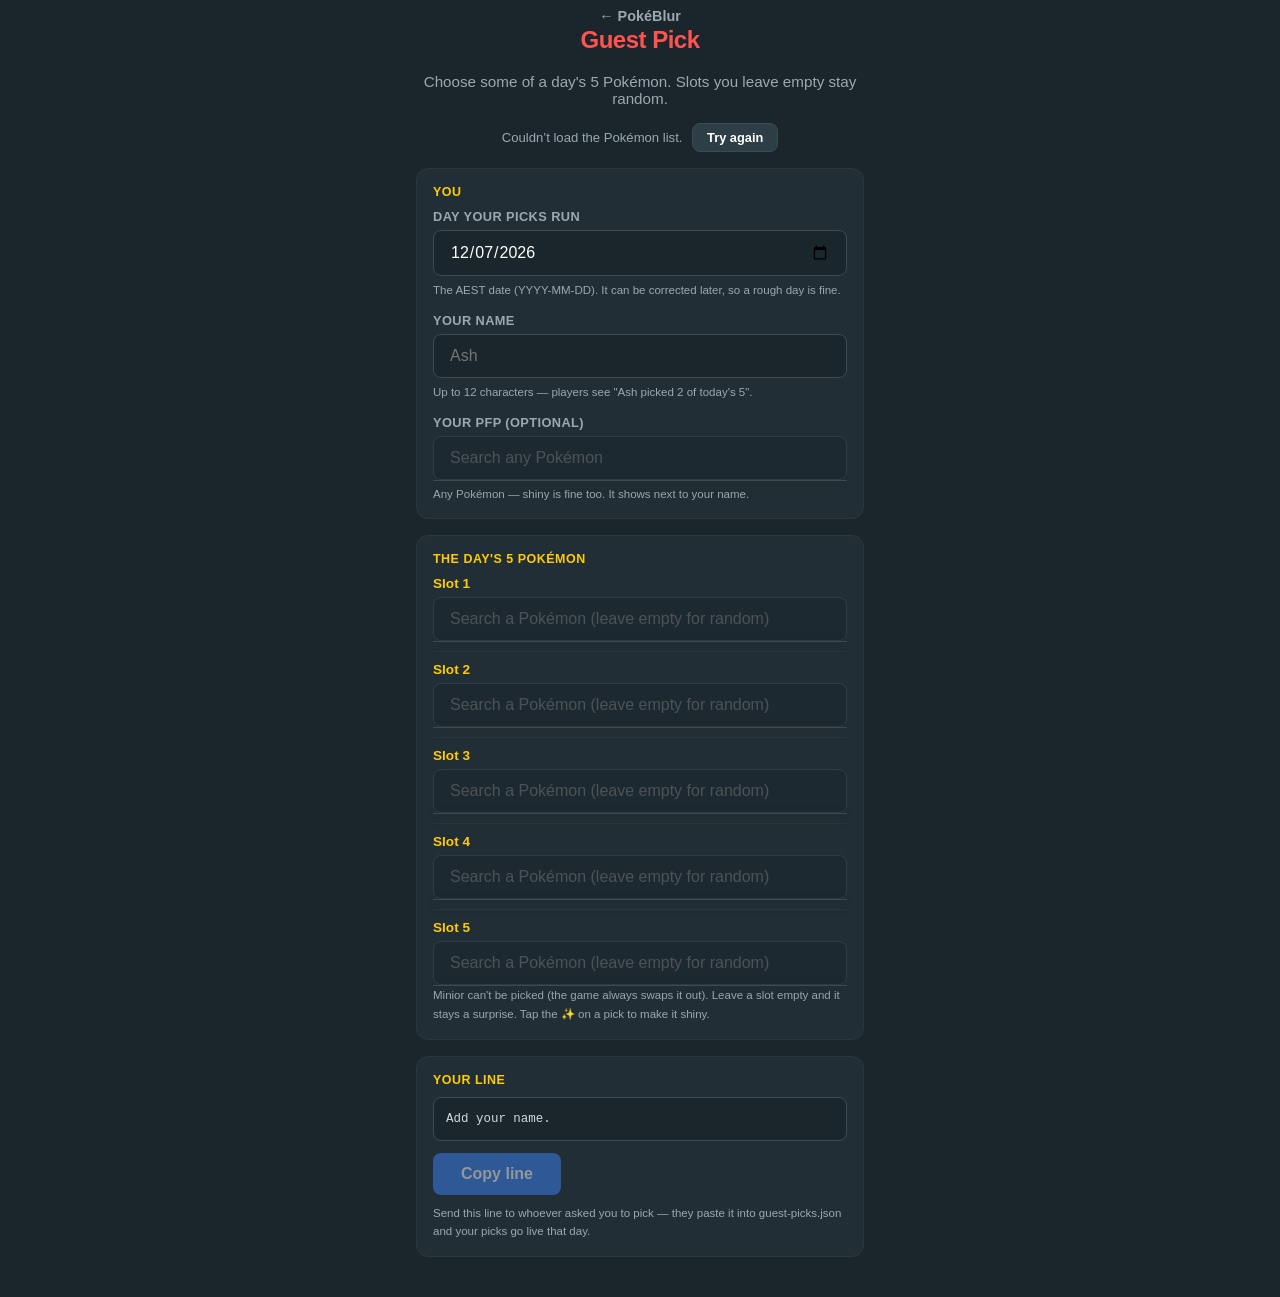
==== pick.html @ 72871247 "Add files via upload" ====
<!DOCTYPE html>
<html lang="en">
<head>
  <meta charset="UTF-8" />
  <meta name="viewport" content="width=device-width, initial-scale=1.0"/>
  <title>PokéBlur · Guest Pick</title>
  <meta name="description" content="Pick the Pokémon for a future PokéBlur daily puzzle." />
  <!-- Helper page for arranging guest picks, not game content: keep it out of search results -->
  <meta name="robots" content="noindex" />

  <!-- Same hosts the game uses; warming them makes the first search snappier -->
  <link rel="preconnect" href="https://pokeapi.co" crossorigin />
  <link rel="preconnect" href="https://raw.githubusercontent.com" />
  <!-- The site's own skin; ?v= matches index.html so a visitor who has played reuses their cached copy -->
  <link rel="stylesheet" href="style.css?v=2026-11-11c" />
  <link rel="icon" type="image/png" sizes="192x192" href="favicon.png" />
  <link rel="apple-touch-icon" href="apple-touch-icon.png" />

  <style>
    /* pick.html-only styles. Everything else (buttons, suggestion rows, .guest-credit) is reused from
       style.css so this page always looks like the game. */
    /* No fixed site header on this page, so drop the 56px top offset .main-content adds for it */
    .pick-page.main-content { margin-top: 0; padding-top: 8px; }

    .pick-back { color: #9ba8b0; text-decoration: none; font-size: 0.9rem; font-weight: 600; }
    .pick-back:hover { color: #ffffff; }

    .pick-title { margin: 2px 0 4px; font-size: 1.5rem; font-weight: 800; color: #ff5350; letter-spacing: -0.5px; }

    .pick-status { font-size: 0.82rem; color: #9ba8b0; margin: 0 0 16px; min-height: 1.2em; }
    .pick-status .action-btn { padding: 6px 14px; font-size: 0.8rem; margin-left: 6px; }

    .pick-card { width: 100%; background-color: #222e35; border: 1px solid #2a373d; border-radius: 12px; padding: 16px; margin-bottom: 16px; text-align: left; }
    .pick-card-title { margin: 0 0 10px; font-size: 0.78rem; font-weight: 700; color: #ffcb05; text-transform: uppercase; letter-spacing: 0.5px; }

    .pick-field { display: flex; flex-direction: column; gap: 6px; margin-bottom: 14px; text-align: left; }
    .pick-field:last-child { margin-bottom: 0; }
    .pick-label { font-size: 0.8rem; font-weight: 700; color: #9ba8b0; text-transform: uppercase; letter-spacing: 0.4px; }
    .pick-hint { font-size: 0.72rem; color: #9ba8b0; line-height: 1.45; }

    .pick-slot { display: flex; flex-direction: column; gap: 6px; padding: 10px 0; border-bottom: 1px solid #2a373d; }
    .pick-slot:first-child { padding-top: 0; }
    .pick-slot:last-child { border-bottom: none; padding-bottom: 0; }
    .pick-slot-label { font-size: 0.85rem; font-weight: 700; color: #ffcb05; }

    .pick-search { position: relative; }
    /* 1rem = 16px: smaller input fonts make iOS zoom the whole page on focus */
    .pick-input { width: 100%; padding: 12px 16px; font-size: 1rem; border-radius: 8px; border: 1px solid #3a4b52; background-color: #1a262c; color: #ffffff; outline: none; font-family: inherit; }
    .pick-input:focus { border-color: #3b82f6; }
    .pick-input:disabled { opacity: 0.5; }

    /* Same look as the game's autocomplete dropdown; the rows themselves come from style.css (.suggestion-item) */
    .pick-suggest { position: absolute; top: 100%; left: 0; right: 0; background-color: #222e35; border: 1px solid #3a4b52; border-top: none; border-radius: 0 0 8px 8px; max-height: 248px; overflow-y: auto; z-index: 50; box-shadow: 0 4px 12px rgba(0, 0, 0, 0.4); }
    .suggestion-item.suggestion-used { opacity: 0.45; cursor: default !important; }

    /* A chosen Pokémon: tap the chip to swap it, ✕ to clear it back to random. A div with role=button (not a
       <button>) so the ✨ shiny toggle inside it can be a real button. */
    .pick-chip { position: relative; display: flex; align-items: center; gap: 6px; width: 100%; padding: 4px 10px 4px 4px; background-color: #2e3e47; border: 1px solid #3a4b52; border-radius: 999px; cursor: pointer; }
    .pick-chip img { width: 36px; height: 36px; image-rendering: pixelated; object-fit: contain; }
    .pick-chip-name { flex: 1; text-align: left; font-size: 0.95rem; font-weight: 600; }
    .pick-chip-x { font-size: 0.8rem; color: #9ba8b0; padding: 8px; }
    .pick-chip:hover .pick-chip-x { color: #ffffff; }

    /* The ✨ shiny toggle next to the name: grey until on, gold and lit when the pick is shiny */
    .pick-shiny-toggle { flex: none; border: none; background: transparent; padding: 8px; font-size: 0.95rem; line-height: 1; cursor: pointer; border-radius: 50%; filter: grayscale(1); opacity: 0.55; transition: filter .15s ease, opacity .15s ease, transform .1s ease; }
    .pick-shiny-toggle:hover { opacity: 0.9; }
    .pick-shiny-toggle:active { transform: scale(0.9); }
    .pick-shiny-toggle[aria-pressed="true"] { filter: none; opacity: 1; }

    /* A shiny pick: gold border + glow, and a light glint that keeps sweeping across the chip so it's obvious
       at a glance (the sprite also swaps to its shiny colours). */
    .pick-shine { border-color: #ffcb05 !important; box-shadow: 0 0 10px rgba(255, 203, 5, 0.45); overflow: hidden; }
    .pick-shine::after {
      content: '';
      position: absolute;
      top: -20%;
      bottom: -20%;
      left: -70%;
      width: 55%;
      background: linear-gradient(100deg, transparent, rgba(255, 255, 255, 0.5), transparent);
      transform: skewX(-18deg);
      animation: pick-glint 2.6s ease-in-out infinite;
      pointer-events: none;
    }
    @keyframes pick-glint {
      0% { left: -70%; }
      60%, 100% { left: 130%; }
    }
    /* Reduced motion: keep the gold border and glow, drop the moving light */
    @media (prefers-reduced-motion: reduce) {
      .pick-shine::after { animation: none; display: none; }
    }

    /* The pfp's shiny sprite gets the same gold treatment */
    .pick-av-img-shiny { border-color: #ffcb05 !important; box-shadow: 0 0 10px rgba(255, 203, 5, 0.45); }

    /* The pfp row once a Pokémon is chosen */
    .pick-av-chosen { display: flex; align-items: center; gap: 10px; }
    .pick-av-chosen img { width: 48px; height: 48px; image-rendering: pixelated; object-fit: contain; background-color: #1a262c; border: 1px solid #3a4b52; border-radius: 8px; padding: 2px; }
    .pick-av-name { flex: 1; font-weight: 700; }
    .pick-shiny-btn { padding: 8px 12px; font-size: 0.8rem; }
    .pick-av-clear { padding: 8px 10px; font-size: 0.8rem; }
    .pick-shiny-btn[aria-pressed="true"] { border-color: #ffcb05; color: #ffcb05; }

    /* The ready-to-paste line */
    .pick-pre { white-space: pre-wrap; word-break: break-all; text-align: left; background-color: #1a262c; border: 1px solid #3a4b52; border-radius: 8px; padding: 12px; font-size: 0.78rem; line-height: 1.5; color: #d0d7de; margin: 0 0 12px; font-family: Consolas, Monaco, "Courier New", monospace; }
    .pick-out-hint { font-size: 0.72rem; color: #9ba8b0; line-height: 1.5; margin: 10px 0 0; }

    /* Badge preview: .guest-credit (style.css) does the text and colours, only the sprite needs sizing */
    #pick-credit-preview { margin: 0 0 12px; }
    #pick-credit-preview img { width: 28px; height: 28px; image-rendering: pixelated; object-fit: contain; }

    /* Off-screen but focusable: the old-Safari copy fallback needs a real textarea to select() */
    .pick-copy-fallback { position: fixed; top: -100vh; left: 0; }

    /* Phones: comfier tap targets on the small buttons (html.touch-ui is set by settings.js) */
    html.touch-ui .pick-shiny-btn, html.touch-ui .pick-av-clear { padding: 10px 14px; }
    html.touch-ui .pick-chip-x { padding: 10px; }
    html.touch-ui .pick-shiny-toggle { padding: 10px; }
  </style>
</head>
<body>
  <main class="main-content pick-page">
    <a class="pick-back" href="index.html">&#8592; PokéBlur</a>
    <h1 class="pick-title">Guest Pick</h1>
    <p class="subtitle">Choose some of a day's 5 Pokémon. Slots you leave empty stay random.</p>
    <p class="pick-status" id="pick-status">Loading Pokémon&hellip;</p>

    <section class="pick-card">
      <p class="pick-card-title">You</p>
      <div class="pick-field">
        <label class="pick-label" for="pick-date">Day your picks run</label>
        <input type="date" id="pick-date" class="pick-input" />
        <span class="pick-hint">The AEST date (YYYY-MM-DD). It can be corrected later, so a rough day is fine.</span>
      </div>
      <div class="pick-field">
        <label class="pick-label" for="pick-name">Your name</label>
        <input type="text" id="pick-name" class="pick-input" maxlength="12" placeholder="Ash" autocomplete="off" />
        <span class="pick-hint">Up to 12 characters &mdash; players see "Ash picked 2 of today's 5".</span>
      </div>
      <div class="pick-field">
        <label class="pick-label" for="pick-av-input">Your pfp (optional)</label>
        <div class="pick-search">
          <input type="text" id="pick-av-input" class="pick-input" placeholder="Search any Pokémon" autocomplete="off" spellcheck="false" disabled />
          <div class="pick-suggest" id="pick-av-suggest"></div>
        </div>
        <div class="pick-av-chosen hidden" id="pick-av-chosen">
          <img id="pick-av-img" alt="" />
          <span id="pick-av-name" class="pick-av-name"></span>
          <button type="button" id="pick-av-shiny" class="action-btn pick-shiny-btn" aria-pressed="false">&#10024; Shiny off</button>
          <button type="button" id="pick-av-clear" class="action-btn pick-av-clear" aria-label="Remove pfp">&#10005;</button>
        </div>
        <span class="pick-hint">Any Pokémon &mdash; shiny is fine too. It shows next to your name.</span>
      </div>
    </section>

    <section class="pick-card">
      <p class="pick-card-title">The day's 5 Pokémon</p>
      <div id="pick-slots"></div>
      <span class="pick-hint">Minior can't be picked (the game always swaps it out). Leave a slot empty and it stays a surprise. Tap the &#10024; on a pick to make it shiny.</span>
    </section>

    <section class="pick-card">
      <p class="pick-card-title">Your line</p>
      <div class="guest-credit hidden" id="pick-credit-preview"></div>
      <pre class="pick-pre" id="pick-line">Add your name and pick at least one Pokémon.</pre>
      <button type="button" id="pick-copy" class="primary-btn" disabled>Copy line</button>
      <p class="pick-out-hint">Send this line to whoever asked you to pick &mdash; they paste it into guest-picks.json and your picks go live that day.</p>
    </section>
  </main>

  <!-- settings.js is only here for the html.touch-ui phone class (it shows no panel without a settings button).
       pbkeyboard.js is deliberately NOT here: it only manages the game's answer boxes. -->
  <script src="settings.js?v=2026-11-11c"></script>
  <script>
  (function () {
    'use strict';

    // This page mirrors a few tiny pieces of game.js (list fetch + shared cache, name formatting, AEST
    // date math) instead of loading game.js itself: loading the game file would boot the whole Daily here.

    const LIST_URL = 'https://pokeapi.co/api/v2/pokemon?limit=10275';
    const LIST_URL_PREFIX = 'https://pokeapi.co/api/v2/pokemon/';
    const LIST_CACHE_KEY = 'pokeblur-pokemon-list';   // the game's own cache: anyone who has played loads instantly
    const SPRITE_BASE = 'https://raw.githubusercontent.com/PokeAPI/sprites/master/sprites/pokemon/';   // same sprites the guest pfp badge uses
    const AEST_MS = 10 * 60 * 60 * 1000;              // fixed UTC+10 all year (Queensland has no DST) - same as game.js
    const SLOTS = 5;
    const MAX_SUGGESTIONS = 8;

    let species = [];                                 // first 1025 PokéAPI entries: { id, rawName, displayName, lc }
    const slotPicks = new Array(SLOTS).fill(null);
    const slotShiny = new Array(SLOTS).fill(false);    // per-slot shiny flag -> "shiny": ["1", ...] in the line
    let avPick = null;                                // { id, displayName } for the pfp
    let avShiny = false;
    let lineValid = false;
    const speciesInputs = [];                         // search inputs stay disabled until the list is ready

    const $ = id => document.getElementById(id);
    const dateEl = $('pick-date');
    const nameEl = $('pick-name');
    const statusEl = $('pick-status');
    const lineEl = $('pick-line');
    const copyBtn = $('pick-copy');
    const creditEl = $('pick-credit-preview');

    // ---- copied from game.js so this page shows the exact names players type ----

    function formatPokemonName(rawName) {
      const cap = w => w.charAt(0).toUpperCase() + w.slice(1);
      let tokens = rawName.split('-');
      let prefix = '';
      if (tokens.includes('mega')) prefix = 'Mega ';
      else if (tokens.includes('gmax')) prefix = 'Gigantamax ';
      else if (tokens.includes('primal')) prefix = 'Primal ';
      if (prefix) tokens = tokens.filter(t => t !== 'mega' && t !== 'gmax' && t !== 'primal');
      return prefix + tokens.map(cap).join(' ');
    }

    function aestDateKey(daysAhead) {
      // Same trick as puzzleDate() in game.js: shift into AEST, then read UTC parts only.
      const s = new Date(Date.now() + AEST_MS + daysAhead * 86400000);
      return s.getUTCFullYear() + '-' + String(s.getUTCMonth() + 1).padStart(2, '0') + '-' + String(s.getUTCDate()).padStart(2, '0');
    }

    async function loadList() {
      try {
        const cached = JSON.parse(localStorage.getItem(LIST_CACHE_KEY));
        if (cached && Array.isArray(cached.items) && cached.items.length >= 1025) return cached.items;
      } catch (e) {}
      let lastErr;
      for (let attempt = 0; attempt < 2; attempt++) {   // same two-tries-with-timeout shape as the game
        const controller = new AbortController();
        const timer = setTimeout(() => controller.abort(), 20000);
        try {
          const res = await fetch(LIST_URL, { signal: controller.signal });
          if (!res.ok) throw new Error('HTTP ' + res.status);
          const data = await res.json();
          if (!data || !Array.isArray(data.results) || data.results.length < 1025) throw new Error('Unexpected list response');
          // Save in the game's exact [name, id-tail] shape so the shared cache stays valid for the game too.
          try {
            localStorage.setItem(LIST_CACHE_KEY, JSON.stringify({
              savedAt: Date.now(),
              items: data.results.map(r => [r.name, r.url.startsWith(LIST_URL_PREFIX) ? r.url.slice(LIST_URL_PREFIX.length) : r.url])
            }));
          } catch (e) {}
          return data.results;
        } catch (e) { lastErr = e; } finally { clearTimeout(timer); }
      }
      throw lastErr;
    }

    function toSpecies(items) {
      // Only the first 1025 entries are the species; the game ignores picks outside dex 1-1025.
      return items.slice(0, 1025).map((it, i) => {
        const rawName = (Array.isArray(it) ? it[0] : it.name) || '';
        const displayName = formatPokemonName(rawName);
        return { id: i + 1, rawName, displayName, lc: displayName.toLowerCase() };
      }).filter(p => p.rawName !== 'minior-red-meteor');   // #774: the game re-rolls Minior, so a pick of it would silently be ignored
    }

    // ---- autocomplete: compact cousin of the game's, with sprite rows like Reverse Mode ----

    function attachSearch(inputEl, listEl, isUsed, onPick) {
      let active = -1;
      const rows = () => Array.from(listEl.querySelectorAll('.suggestion-item:not(.suggestion-empty)'));

      const mark = items => {
        items.forEach(el => el.classList.remove('active'));
        if (active >= 0 && items[active]) items[active].classList.add('active');
      };

      inputEl.addEventListener('input', () => {
        active = -1;
        const q = inputEl.value.toLowerCase().trim();
        listEl.innerHTML = '';
        if (!q) return;
        // Starts-with matches first, then contains - same order as the game's autocomplete.
        const starts = [], others = [];
        for (const p of species) {
          const pos = p.lc.indexOf(q);
          if (pos === 0) {
            starts.push(p);
            if (starts.length >= MAX_SUGGESTIONS) break;
          } else if (others.length < MAX_SUGGESTIONS && pos > 0) others.push(p);
        }
        const matches = starts.concat(others).slice(0, MAX_SUGGESTIONS);
        if (!matches.length) {
          listEl.innerHTML = '<div class="suggestion-item suggestion-empty">No Pokémon found</div>';
          return;
        }
        matches.forEach(p => {
          const used = isUsed(p);
          const row = document.createElement('div');
          row.className = 'suggestion-item' + (used ? ' suggestion-used' : '');
          const img = document.createElement('img');
          img.className = 'suggestion-sprite';
          img.alt = '';
          img.decoding = 'async';
          img.src = SPRITE_BASE + p.id + '.png';
          const nm = document.createElement('span');
          nm.className = 'suggestion-name';
          nm.textContent = p.displayName + (used ? ' \u2014 already picked' : '');
          row.append(img, nm);
          row.addEventListener('mousedown', e => e.preventDefault());   // keep focus in the box, like the game
          row.addEventListener('click', () => { listEl.innerHTML = ''; if (!used) onPick(p); });
          listEl.appendChild(row);
        });
      });

      inputEl.addEventListener('keydown', e => {
        const items = rows();
        if (!items.length) return;
        if (e.key === 'ArrowDown') { e.preventDefault(); active = Math.min(active + 1, items.length - 1); mark(items); }
        else if (e.key === 'ArrowUp') { e.preventDefault(); active = Math.max(active - 1, 0); mark(items); }
        else if (e.key === 'Enter') { e.preventDefault(); const t = items[Math.max(active, 0)]; if (t) t.click(); listEl.innerHTML = ''; }
        else if (e.key === 'Escape') { listEl.innerHTML = ''; active = -1; }
      });

      // Tapping anywhere else closes the dropdown; the 150ms grace keeps a tap on a row working on phones.
      inputEl.addEventListener('blur', () => setTimeout(() => { listEl.innerHTML = ''; active = -1; }, 150));
    }

    // ---- slot rows ----

    function buildSlotRow(i) {
      const row = document.createElement('div');
      row.className = 'pick-slot';

      const label = document.createElement('span');
      label.className = 'pick-slot-label';
      label.textContent = 'Slot ' + (i + 1);

      const search = document.createElement('div');
      search.className = 'pick-search';

      const input = document.createElement('input');
      input.type = 'text';
      input.className = 'pick-input';
      input.placeholder = 'Search a Pok\u00e9mon (leave empty for random)';
      input.autocomplete = 'off';
      input.spellcheck = false;
      input.setAttribute('aria-label', 'Pok\u00e9mon for slot ' + (i + 1));
      input.disabled = true;                    // enabled once the species list has loaded
      speciesInputs.push(input);

      const list = document.createElement('div');
      list.className = 'pick-suggest';
      search.append(input, list);

      const chip = document.createElement('div');
      chip.className = 'pick-chip hidden';
      chip.title = 'Tap to change, \u2715 to clear';
      chip.setAttribute('role', 'button');
      chip.setAttribute('tabindex', '0');
      chip.setAttribute('aria-label', 'Slot ' + (i + 1) + ' pick: tap to change');
      const chipImg = document.createElement('img');
      chipImg.alt = '';
      const chipName = document.createElement('span');
      chipName.className = 'pick-chip-name';
      // \u2728 marks the pick as shiny: gold + a glint sweeping the chip, and the sprite shows its shiny colours
      const chipStar = document.createElement('button');
      chipStar.type = 'button';
      chipStar.className = 'pick-shiny-toggle';
      chipStar.title = 'Make this pick shiny';
      chipStar.setAttribute('aria-label', 'Slot ' + (i + 1) + ' shiny');
      chipStar.setAttribute('aria-pressed', 'false');
      chipStar.textContent = '\u2728';
      const chipX = document.createElement('span');
      chipX.className = 'pick-chip-x';
      chipX.setAttribute('aria-hidden', 'true');
      chipX.textContent = '\u2715';
      chip.append(chipImg, chipName, chipStar, chipX);

      const paint = () => {
        const p = slotPicks[i];
        chip.classList.toggle('hidden', !p);
        search.classList.toggle('hidden', !!p);
        if (p) {
          chipImg.src = SPRITE_BASE + (slotShiny[i] ? 'shiny/' : '') + p.id + '.png';
          chipName.textContent = p.displayName;
          chip.classList.toggle('pick-shine', !!slotShiny[i]);
          chipStar.setAttribute('aria-pressed', slotShiny[i] ? 'true' : 'false');
        } else {
          input.value = '';
          list.innerHTML = '';
        }
      };

      chipStar.addEventListener('click', e => {
        e.stopPropagation();                     // the chip itself must not reopen the search
        if (!slotPicks[i]) return;
        slotShiny[i] = !slotShiny[i];
        paint();
        updateOutput();
      });

      chip.addEventListener('click', e => {
        if (chipX.contains(e.target)) {         // \u2715 clears the pick (and its shiny flag) entirely
          slotPicks[i] = null;
          slotShiny[i] = false;
          paint();
          updateOutput();
        } else if (!chipStar.contains(e.target)) {   // a tap on the chip reopens the search; the pick stays until replaced
          chip.classList.add('hidden');
          search.classList.remove('hidden');
          input.focus();
        }
      });
      // Keyboard on the chip div itself (the star button handles its own keys)
      chip.addEventListener('keydown', e => {
        if (e.target !== chip) return;
        if (e.key === 'Enter' || e.key === ' ') {
          e.preventDefault();
          chip.classList.add('hidden');
          search.classList.remove('hidden');
          input.focus();
        }
      });

      // Another slot's pick can't be reused (the game ignores duplicate picks); this slot's own can.
      attachSearch(input, list, p => slotPicks.some((q, j) => q && j !== i && q.id === p.id), p => {
        slotPicks[i] = p;
        slotShiny[i] = false;                    // the star belongs to the Pokémon it was tapped on
        paint();
        updateOutput();
      });

      row.append(label, search, chip);
      return row;
    }

    // ---- the pfp row ----

    const avInput = $('pick-av-input');
    const avSuggest = $('pick-av-suggest');
    const avChosen = $('pick-av-chosen');
    const avImg = $('pick-av-img');
    const avName = $('pick-av-name');
    const avShinyBtn = $('pick-av-shiny');
    speciesInputs.push(avInput);

    function paintAvatar() {
      avChosen.classList.toggle('hidden', !avPick);
      avInput.parentElement.classList.toggle('hidden', !!avPick);
      if (avPick) {
        avImg.src = SPRITE_BASE + (avShiny ? 'shiny/' : '') + avPick.id + '.png';
        avName.textContent = avPick.displayName;
      }
      avImg.classList.toggle('pick-av-img-shiny', !!(avPick && avShiny));   // same gold glow as shiny slot picks
      avShinyBtn.textContent = avShiny ? '\u2728 Shiny on' : '\u2728 Shiny off';
      avShinyBtn.setAttribute('aria-pressed', avShiny ? 'true' : 'false');
    }

    // The pfp may be ANY Pokémon (even one of the day's picks), so nothing is "used" here.
    attachSearch(avInput, avSuggest, () => false, p => { avPick = p; paintAvatar(); updateOutput(); });
    avShinyBtn.addEventListener('click', () => { avShiny = !avShiny; paintAvatar(); updateOutput(); });
    $('pick-av-clear').addEventListener('click', () => { avPick = null; paintAvatar(); updateOutput(); });

    // ---- the output line ----

    function updateOutput() {
      const by = nameEl.value.trim();
      const count = slotPicks.filter(Boolean).length;

      // Badge preview: same wording and look the daily header will show (renderGuestCredit in game.js).
      creditEl.replaceChildren();
      if (by && count) {
        if (avPick) {
          const img = document.createElement('img');
          img.src = SPRITE_BASE + (avShiny ? 'shiny/' : '') + avPick.id + '.png';
          img.alt = '';
          creditEl.appendChild(img);
        }
        const b = document.createElement('b');
        b.className = 'guest-name';
        b.textContent = by;
        const txt = document.createElement('span');
        txt.append(b, count >= SLOTS ? ' picked today\u2019s Pok\u00e9mon' : ' picked ' + count + ' of today\u2019s ' + SLOTS);
        creditEl.appendChild(txt);
      }
      creditEl.classList.toggle('hidden', !(by && count));

      lineValid = !!(dateEl.value && by && count);
      copyBtn.disabled = !lineValid;
      if (!lineValid) {
        lineEl.textContent = !dateEl.value ? 'Set the day your picks run.' : !by ? 'Add your name.' : 'Pick a Pok\u00e9mon in at least one slot.';
        return;
      }
      const picks = slotPicks.map((p, i) => p ? '"' + (i + 1) + '": ' + p.id : null).filter(Boolean).join(', ');
      const shinyList = slotPicks.map((p, i) => (p && slotShiny[i]) ? '"' + (i + 1) + '"' : null).filter(Boolean).join(', ');
      const shinyOut = shinyList ? ', "shiny": [' + shinyList + ']' : '';   // only present when a pick is shiny
      const av = avPick ? '"av": "' + avPick.id + '.' + (avShiny ? 1 : 0) + '.0", ' : '';
      // Same compact shape as the lines already in guest-picks.json, incl. the 2-space indent and trailing comma.
      lineEl.textContent = '  "' + dateEl.value + '": { "by": ' + JSON.stringify(by) + ', ' + av + '"picks": { ' + picks + ' }' + shinyOut + ' },';
    }

    copyBtn.addEventListener('click', async () => {
      if (!lineValid) return;
      const text = lineEl.textContent;
      let ok = false;
      try { await navigator.clipboard.writeText(text); ok = true; } catch (e) {}
      if (!ok) {
        // Older Safari, or a local file preview where the clipboard API is unavailable: the textarea trick still works.
        const ta = document.createElement('textarea');
        ta.value = text;
        ta.setAttribute('readonly', '');
        ta.className = 'pick-copy-fallback';
        document.body.appendChild(ta);
        ta.select();
        try { ok = document.execCommand('copy'); } catch (e) {}
        ta.remove();
      }
      copyBtn.textContent = ok ? 'Copied!' : 'Copy failed \u2014 long-press the line above';
      copyBtn.disabled = true;
      setTimeout(() => { copyBtn.textContent = 'Copy line'; updateOutput(); }, 1500);
    });

    // ---- the rest ----

    nameEl.addEventListener('input', () => {
      // Same characters game.js strips from guest names, applied live so what you see is what ships.
      const clean = nameEl.value.replace(/[\u0000-\u001f<>&"']/g, '');
      if (clean !== nameEl.value) nameEl.value = clean;
      updateOutput();
    });
    dateEl.addEventListener('change', updateOutput);

    async function loadSpeciesList() {
      speciesInputs.forEach(el => el.disabled = true);
      try {
        const items = await loadList();
        species = toSpecies(items);
        statusEl.textContent = 'Pok\u00e9mon loaded \u2014 tap any box and start typing.';
        speciesInputs.forEach(el => el.disabled = false);
      } catch (e) {
        // Same recovery pattern as the game: say what happened, offer a retry.
        statusEl.replaceChildren(document.createTextNode('Couldn\u2019t load the Pok\u00e9mon list. '));
        const retry = document.createElement('button');
        retry.type = 'button';
        retry.className = 'action-btn';
        retry.textContent = 'Try again';
        retry.addEventListener('click', () => { statusEl.textContent = 'Loading Pok\u00e9mon\u2026'; loadSpeciesList(); });
        statusEl.appendChild(retry);
      }
    }

    // ---- boot ----
    dateEl.value = aestDateKey(1);   // tomorrow AEST: guest picks are normally made for a coming day
    const slotsBox = $('pick-slots');
    for (let i = 0; i < SLOTS; i++) slotsBox.appendChild(buildSlotRow(i));
    paintAvatar();
    updateOutput();
    loadSpeciesList();
  })();
  </script>
</body>
</html>
---- style.css ----
/* ==========================================
   BASE & LAYOUT
   ========================================== */
* {
  box-sizing: border-box;
}

body {
  margin: 0;
  padding: 0;
  background-color: #1a262c;
  color: #ffffff;
  font-family: -apple-system, BlinkMacSystemFont, "Segoe UI", Roboto, Helvetica, Arial, sans-serif;
  display: flex;
  flex-direction: column;
  align-items: center;
  min-height: 100vh;
  min-height: 100dvh;   /* iOS: 100vh is taller than the visible page while the toolbar is showing */
  overflow-x: hidden;
}

/* ==========================================
   FIXED TOP HEADER
   ========================================== */
.top-header {
  position: fixed;
  top: 0;
  left: 0;
  width: 100%;
  height: 56px;
  background-color: #12191d;
  border-bottom: 1px solid #2a373d;
  display: flex;
  align-items: center;
  padding: 0 24px;
  z-index: 1000;
}

.header-left {
  display: flex;
  align-items: center;
  gap: 24px;
}

.logo-title {
  margin: 0;
  font-size: 1.4rem;
  font-weight: 800;
  color: #ff5350;
  letter-spacing: -0.5px;
}

.nav-links {
  display: flex;
  gap: 8px;
}

.nav-tab {
  background: transparent;
  border: 1px solid transparent;
  color: #9ba8b0;
  padding: 6px 14px;
  border-radius: 6px;
  font-size: 0.9rem;
  font-weight: 600;
  cursor: pointer;
  transition: all 0.2s ease;
}

.nav-tab:hover {
  color: #ffffff;
  background-color: rgba(255, 255, 255, 0.05);
}

.nav-tab.active {
  background-color: #243238;
  color: #ffffff;
  border-color: #3a4b52;
}

/* ==========================================
   MAIN GAME CONTAINER & VIEWS
   ========================================== */
.main-content {
  margin-top: var(--header-height, 56px); /* Offset for top fixed header */
  width: 100%;
  max-width: 480px;
  padding: 24px 16px;
  text-align: center;
  display: flex;
  flex-direction: column;
  align-items: center;
}

#daily-view, #unlimited-view {
  position: relative; /* Container anchor for centered Game Over overlay */
  width: 100%;
  display: flex;
  flex-direction: column;
  align-items: center;
}

.hidden {
  display: none !important;
}

/* Header Text */
.game-header h2 {
  margin: 0 0 6px 0;
  font-size: 1.1rem;
  color: #9ba8b0;
  font-weight: 500;
}

#round-label, #unlimited-round-label {
  margin: 4px 0;
  font-size: 1rem;
  color: #d0d7de;
  font-weight: 600;
}

#stage-label, #unlimited-stage-label {
  margin: 2px 0 16px 0;
  font-size: 0.9rem;
  color: #3b82f6;
  font-weight: 600;
}

/* ==========================================
   UNLIMITED MODE SUB-NAVIGATION
   ========================================== */
.unlimited-header-nav {
  display: flex;
  gap: 12px;
  margin-bottom: 16px;
  background-color: #12191d;
  padding: 6px;
  border-radius: 10px;
  border: 1px solid #2a373d;
}

.mode-toggle-btn {
  background: transparent;
  border: none;
  color: #9ba8b0;
  padding: 8px 16px;
  border-radius: 6px;
  font-size: 0.9rem;
  font-weight: 700;
  cursor: pointer;
  transition: all 0.2s ease;
}

.mode-toggle-btn:hover {
  color: #ffffff;
}

.mode-toggle-btn.active {
  background-color: #3b82f6;
  color: #ffffff;
}

/* ==========================================
   IMAGE FRAME & OVERLAY
   ========================================== */
.image-wrapper {
  position: relative;
  width: 280px;
  height: 280px;
  margin: 0 auto 16px auto;
  background-color: #222e35;
  border: 2px solid #2a373d;
  border-radius: 16px;
  overflow: hidden;
  display: flex;
  align-items: center;
  justify-content: center;
  box-shadow: 0 8px 24px rgba(0, 0, 0, 0.3);
}


#pokemon-image, #unlimited-pokemon-image, #timed-pokemon-image {
  width: 100%;
  height: 100%;
  object-fit: contain;
  transition: filter 0.4s ease;
  pointer-events: none; /* Disables clicking, dragging, and native ghost previews */
  -webkit-user-drag: none;
  user-select: none;
}

.overlay {
  position: absolute;
  top: 0;
  left: 0;
  width: 100%;
  height: 100%;
  background: rgba(18, 25, 29, 0.85);
  color: #ffffff;
  display: flex;
  align-items: center;
  justify-content: center;
  font-weight: 600;
  font-size: 1.1rem;
  opacity: 0;
  pointer-events: none;
  transition: opacity 0.2s ease;
  z-index: 10;
}

.overlay.visible {
  opacity: 1;
  pointer-events: all;
}

/* ==========================================
   START SCREEN & BUTTONS
   ========================================== */
#start-screen {
  margin-top: 8px;
}

.subtitle {
  color: #9ba8b0;
  font-size: 0.95rem;
  margin-bottom: 16px;
}

.primary-btn {
  background-color: #3b82f6;
  color: #ffffff;
  border: none;
  padding: 12px 28px;
  font-size: 1rem;
  font-weight: 700;
  border-radius: 8px;
  cursor: pointer;
  transition: background-color 0.2s ease, transform 0.1s ease;
}

.primary-btn:hover {
  background-color: #2563eb;
}

.primary-btn:active {
  transform: scale(0.98);
}

/* ==========================================
   SEARCH & AUTOCOMPLETE
   ========================================== */
#search-wrapper, #unlimited-search-wrapper, #timed-search-wrapper {
  position: relative;
  width: 100%;
  max-width: 320px;
  margin: 0 auto 12px auto;
}

#guess-input, #unlimited-guess-input, #timed-guess-input {
  width: 100%;
  padding: 12px 16px;
  font-size: 1rem;
  border-radius: 8px;
  border: 1px solid #3a4b52;
  background-color: #222e35;
  color: #ffffff;
  outline: none;
  transition: border-color 0.2s ease;
}

#guess-input:focus, #unlimited-guess-input:focus, #timed-guess-input:focus {
  border-color: #3b82f6;
}

#suggestions, #unlimited-suggestions, #timed-suggestions {
  position: absolute;
  top: 100%;
  left: 0;
  right: 0;
  background-color: #222e35;
  border: 1px solid #3a4b52;
  border-top: none;
  border-bottom-left-radius: 8px;
  border-bottom-right-radius: 8px;
  max-height: 200px;
  overflow-y: auto;
  z-index: 50;
  box-shadow: 0 4px 12px rgba(0, 0, 0, 0.4);
}

.suggestion-item {
  padding: 10px 16px;
  cursor: pointer;
  text-align: left;
  font-size: 0.95rem;
  color: #d0d7de;
  border-bottom: 1px solid #2a373d;
}

.suggestion-item:last-child {
  border-bottom: none;
}

.suggestion-item:hover,
.suggestion-item.active {
  background-color: #2e3e47;
  color: #ffffff;
}

/* ==========================================
   ACTION BUTTONS & MESSAGES
   ========================================== */
#buttons, #unlimited-buttons {
  margin-top: 8px;
  display: flex;
  gap: 12px;
  justify-content: center;
}

.action-btn {
  background-color: #2e3e47;
  color: #ffffff;
  border: 1px solid #3a4b52;
  padding: 10px 20px;
  font-size: 0.95rem;
  font-weight: 600;
  border-radius: 8px;
  cursor: pointer;
  transition: all 0.2s ease;
}

.action-btn:hover {
  background-color: #3a4b52;
}

.action-btn:disabled {
  opacity: 0.5;
  cursor: not-allowed;
}

#next-btn, #unlimited-next-btn {
  background-color: #3b82f6;
  border-color: #3b82f6;
}

#next-btn:hover, #unlimited-next-btn:hover {
  background-color: #2563eb;
}

#result-message, #unlimited-result-message {
  min-height: 24px;
  margin-top: 14px;
  font-size: 0.95rem;
  font-weight: 600;
  color: #d0d7de;
}

/* ==========================================
   CENTERED GAME OVER PANEL
   ========================================== */
#game-over-panel, #unlimited-game-over-panel {
  position: absolute;
  top: 50%;
  left: 50%;
  transform: translate(-50%, -50%);
  background-color: #222e35;
  border: 1px solid #3a4b52;
  border-radius: 12px;
  padding: 24px;
  width: 90%;
  max-width: 360px;
  box-shadow: 0 12px 32px rgba(0, 0, 0, 0.6);
  z-index: 200;
  box-sizing: border-box;
}

#game-over-panel h2, #unlimited-game-over-panel h2 {
  margin-top: 0;
  font-size: 1.4rem;
  color: #ffffff;
}

.stats-summary {
  display: flex;
  justify-content: space-around;
  margin: 20px 0;
  padding: 12px;
  background-color: #1a262c;
  border-radius: 8px;
  font-size: 0.95rem;
  color: #9ba8b0;
}

.stats-summary span {
  display: block;
  font-size: 1.2rem;
  font-weight: 700;
  color: #ffffff;
  margin-top: 4px;
}

/* ==========================================
   CONFETTI ANIMATION
   ========================================== */
/* Confetti dimension fix: small square/rectangular pieces */
.confetti-piece {
  position: fixed;
  top: -10px;
  width: 8px;
  height: 12px;
  border-radius: 2px;
  z-index: 9999;
  pointer-events: none;
  animation: confetti-fall linear forwards;
}

@keyframes confetti-fall {
  0% {
    transform: translateY(0) rotate(0deg);
    opacity: 1;
  }
  100% {
    transform: translateY(105vh) rotate(720deg);
    opacity: 0;
  }
}

/* ==========================================
   MOBILE RESPONSIVENESS
   ========================================== */
@media (max-width: 600px) {
  .top-header {
    display: grid;
    grid-template-columns: auto 1fr auto auto;
    grid-template-areas:
      "logo . dex settings"
      "nav nav nav nav";
    height: auto;
    min-height: 0;
    padding: 8px 12px 10px;
    gap: 6px;
    align-items: center;
  }

  .header-left { display: contents; }   /* let children become grid items */
  .logo-title { grid-area: logo; font-size: 1.05rem; margin: 0; }
  .dex-header-btn { grid-area: dex; margin: 0; position: static; }
  .settings-header-btn { grid-area: settings; margin: 0; position: static; }

  .nav-links {
    grid-area: nav;
    display: grid;
    grid-template-columns: 1fr 1fr;
    gap: 6px;
    width: 100%;
  }

  .nav-tab {
    width: 100%;
    padding: 7px 8px;
    font-size: 0.8rem;
    text-align: center;
  }

  .image-wrapper {
    width: 250px;
    height: 250px;
  }
}


/* ==========================================
   GENERATION FILTER (UPGRADED UI)
   ========================================== */
.gen-filter-wrapper {
  width: 100%;
  max-width: 420px;
  margin: 0 auto 18px auto;
  background-color: rgba(18, 25, 29, 0.75);
  backdrop-filter: blur(8px);
  padding: 14px 16px;
  border-radius: 14px;
  border: 1px solid rgba(255, 255, 255, 0.08);
  box-shadow: 0 4px 16px rgba(0, 0, 0, 0.25);
  box-sizing: border-box;
}

.gen-filter-label {
  display: block;
  font-size: 0.75rem;
  font-weight: 700;
  color: #8a99a4;
  margin-bottom: 10px;
  text-transform: uppercase;
  letter-spacing: 0.8px;
  text-align: center;
}

.gen-buttons-grid {
  display: grid;
  grid-template-columns: repeat(3, 1fr);
  gap: 8px;
}

.gen-btn {
  background-color: #182228;
  border: 1px solid #2a373d;
  color: #6c7d87;
  padding: 9px 0;
  border-radius: 10px;
  font-size: 0.88rem;
  font-weight: 700;
  text-align: center;
  cursor: pointer;
  user-select: none;
  transition: all 0.15s ease;
  box-shadow: inset 0 1px 0 rgba(255, 255, 255, 0.04);
}

.gen-btn:hover {
  color: #e2e8f0;
  border-color: #4a5c66;
  background-color: #202d35;
}

.gen-btn.active {
  background: linear-gradient(135deg, #3b82f6 0%, #2563eb 100%);
  border-color: #60a5fa;
  color: #ffffff;
  box-shadow: 0 2px 8px rgba(59, 130, 246, 0.35);
}

.gen-btn.active:hover {
  background: linear-gradient(135deg, #60a5fa 0%, #3b82f6 100%);
  border-color: #93c5fd;
}
.gen-btn.all-btn {
  grid-column: span 3;
  background-color: #1e2c35;
  border-color: #384954;
  padding: 8px 0;
  letter-spacing: 0.5px;
  text-transform: uppercase;
  font-size: 0.75rem;
}

.gen-btn.all-btn.active {
  background: linear-gradient(135deg, #10b981 0%, #059669 100%);
  border-color: #34d399;
  box-shadow: 0 2px 8px rgba(16, 185, 129, 0.35);
}

/* REVERSE MODE STYLES */

/* Point Counter Ticker */
.reward-box {
  margin-top: 8px;
  display: inline-flex;
  align-items: center;
  gap: 6px;
  background: rgba(255, 255, 255, 0.08);
  padding: 6px 16px;
  border-radius: 20px;
  border: 1px solid rgba(255, 255, 255, 0.15);
}

.reward-label {
  font-size: 0.9rem;
  opacity: 0.8;
}

#reverse-current-value {
  font-size: 1.4rem;
  font-weight: 700;
  color: #ffcb05; /* Pokémon yellow accents */
}

.reward-unit {
  font-size: 0.9rem;
  font-weight: 600;
  color: #ffcb05;
}

/* REVERSE MODE - HORIZONTAL CARD LAYOUT */
.hints-grid {
  display: flex;
  flex-direction: column;
  gap: 10px;
  margin: 18px 0;
  width: 100%;
}

.hint-tile {
  background: #2a2a3c;
  border: 2px solid #3f3f5a;
  border-radius: 10px;
  padding: 12px 18px;
  display: flex;
  flex-direction: row; /* Horizontal layout */
  align-items: center;
  justify-content: space-between; /* Label left, Value right */
  cursor: pointer;
  transition: all 0.2s ease;
  color: #fff;
}

.hint-tile:hover:not(.revealed):not(:disabled) {
  background: #373752;
  border-color: #5d5d88;
  transform: translateX(4px); /* Subtle slide right on hover */
}

.hint-tile.revealed {
  background: #1e1e2d;
  border-color: #ffcb05;
  cursor: default;
}

.hint-tile.must-flip {
  border-color: #ff4757;
  animation: pulse-red 1s infinite alternate;
}

.tile-label {
  font-size: 0.85rem;
  text-transform: uppercase;
  letter-spacing: 1px;
  opacity: 0.75;
  margin-bottom: 0; /* Clear bottom margin for row alignment */
}

.tile-value {
  font-size: 1.1rem;
  font-weight: 700;
  color: #ffcb05;
}

.hint-tile:hover:not(.revealed):not(:disabled) {
  background: #373752;
  border-color: #5d5d88;
  transform: translateY(-2px);
}

.hint-tile.revealed {
  background: #1e1e2d;
  border-color: #ffcb05;
  cursor: default;
}

.hint-tile.must-flip {
  border-color: #ff4757;
  animation: pulse-red 1s infinite alternate;
}

@keyframes pulse-red {
  from { box-shadow: 0 0 4px rgba(255, 71, 87, 0.4); }
  to { box-shadow: 0 0 14px rgba(255, 71, 87, 0.9); }
}

.tile-label {
  font-size: 0.75rem;
  text-transform: uppercase;
  letter-spacing: 0.8px;
  opacity: 0.7;
  margin-bottom: 4px;
}

.tile-value {
  font-size: 1.05rem;
  font-weight: 700;
  color: #ffcb05;
}

.reverse-status {
  text-align: center;
  font-size: 0.95rem;
  margin: 12px 0;
  min-height: 24px;
  color: #dddddd;
}
/* ==========================================
   REVERSE MODE & FIXES OVERRIDE
   ========================================== */

/* Fix View Overlap / Tab Bleeding */
#reverse-view.hidden,
#daily-view.hidden,
#unlimited-view.hidden {
  display: none !important;
}

/* Match Reverse Search Input to Unlimited Mode */
#reverse-search-wrapper {
  position: relative;
  width: 100%;
  max-width: 360px;
  margin: 16px auto;
}

#reverse-guess-input {
  width: 100%;
  padding: 12px 16px;
  background-color: #1e1e2d;
  border: 1px solid #3b82f6;
  border-radius: 8px;
  color: #ffffff;
  font-size: 1rem;
  outline: none;
  box-sizing: border-box;
  transition: border-color 0.2s ease, box-shadow 0.2s ease;
}

#reverse-guess-input::placeholder {
  color: #7a7a9a;
}

#reverse-guess-input:focus {
  border-color: #3b82f6;
  box-shadow: 0 0 0 2px rgba(59, 130, 246, 0.3);
}

#reverse-guess-input:disabled {
  opacity: 0.5;
  cursor: not-allowed;
}

/* ==========================================
   DROPDOWN SPRITES & TAB BUTTON FIXES
   ========================================== */

/* Autocomplete Dropdown List */
#reverse-suggestions {
  position: absolute;
  top: 100%;
  left: 0;
  right: 0;
  background-color: #1e1e2d;
  border: 1px solid #3f3f5a;
  border-top: none;
  border-radius: 0 0 8px 8px;
  max-height: 220px;
  overflow-y: auto;
  z-index: 1000;
  display: none;
}

#reverse-suggestions.active {
  display: block;
}

.suggestion-item {
  display: flex;
  align-items: center;
  gap: 12px;
  padding: 8px 12px;
  cursor: pointer;
  transition: background-color 0.15s ease;
  color: #ffffff;
}

.suggestion-item:hover {
  background-color: #2a2a3c;
}

.suggestion-sprite {
  width: 36px;
  height: 36px;
  object-fit: contain;
  image-rendering: pixelated;
}

.suggestion-name {
  font-size: 0.95rem;
  font-weight: 500;
}

/* Polished Tab Bar Styling */
.nav-tab {
  background: transparent;
  border: 1px solid transparent;
  color: #9a9ab0;
  padding: 8px 16px;
  border-radius: 6px;
  font-size: 0.9rem;
  font-weight: 600;
  cursor: pointer;
  transition: all 0.2s ease;
}

.nav-tab:hover {
  color: #ffffff;
  background-color: #242434;
}

.nav-tab.active {
  color: #ffffff;
  background-color: #2e2e42;
  border-color: #3f3f5a;
}

/* Ensure the wrapper sets a stacking context */
#reverse-search-wrapper {
  position: relative !important;
  width: 100%;
  max-width: 360px;
  margin: 16px auto;
  overflow: visible !important; /* Prevents container from clipping the menu */
}

/* Force dropdown to render over game content */
#reverse-suggestions {
  position: absolute !important;
  top: 100% !important;
  left: 0 !important;
  right: 0 !important;
  background-color: #1e1e2d !important;
  border: 1px solid #3f3f5a !important;
  border-top: none !important;
  border-radius: 0 0 8px 8px !important;
  max-height: 220px !important;
  overflow-y: auto !important;
  z-index: 9999 !important; /* Guarantees it floats over buttons and tiles */
  display: none;
}

#reverse-suggestions.active {
  display: block !important;
}

.suggestion-item {
  display: flex !important;
  align-items: center !important;
  gap: 12px !important;
  padding: 8px 12px !important;
  cursor: pointer !important;
  color: #ffffff !important;
}

.suggestion-item:hover {
  background-color: #2a2a3c !important;
}

.suggestion-sprite {
  width: 36px !important;
  height: 36px !important;
  object-fit: contain !important;
  image-rendering: pixelated !important;
}

/* Pulsing red border effect for required hint selection */
.hint-tile.must-flip {
  border-color: #ff4757 !important;
  animation: pulse-red-border 1s infinite alternate;
}

@keyframes pulse-red-border {
  from {
    box-shadow: 0 0 4px rgba(255, 71, 87, 0.4);
    border-color: #ff4757;
  }
  to {
    box-shadow: 0 0 14px rgba(255, 71, 87, 0.9);
    border-color: #ff6b81;
  }
}
/* Prevent child elements inside dropdown items from stealing click events */
.suggestion-item * {
  pointer-events: none;
}
.reward-hint-subtext {
  font-size: 0.85rem;
  color: #a0a0a0;
  margin-top: 6px;
  text-align: center;
  font-style: italic;
}


/* ==========================================
   VERSUS MODE
   ========================================== */
.vs-heading {
  margin: 0 0 6px 0;
  font-size: 1.3rem;
  font-weight: 800;
  color: #ffffff;
}

.vs-lobby-controls {
  display: flex;
  flex-direction: column;
  align-items: center;
  gap: 14px;
  margin: 18px 0;
}

.vs-join-group {
  display: flex;
  gap: 8px;
  width: 100%;
  max-width: 320px;
}

.vs-join-group input {
  flex: 1;
  padding: 10px 14px;
  font-size: 1rem;
  border-radius: 8px;
  border: 1px solid #3a4b52;
  background-color: #222e35;
  color: #ffffff;
  outline: none;
  min-width: 0;
  transition: border-color 0.2s ease;
}

.vs-join-group input:focus {
  border-color: #3b82f6;
}

.vs-name-edit-group {
  display: flex;
  align-items: center;
  justify-content: center;
  gap: 10px;
  width: 100%;
  max-width: 320px;
  margin: 0 auto 16px auto;
}

.vs-name-edit-label {
  font-size: 0.78rem;
  text-transform: uppercase;
  letter-spacing: 0.8px;
  color: #8a99a4;
  white-space: nowrap;
}

.vs-name-edit-group input {
  flex: 1;
  padding: 10px 14px;
  font-size: 1rem;
  border-radius: 8px;
  border: 1px solid #3a4b52;
  background-color: #222e35;
  color: #ffffff;
  outline: none;
  min-width: 0;
  transition: border-color 0.2s ease;
}

.vs-name-edit-group input:focus {
  border-color: #3b82f6;
}

/* Room code card */
.vs-room-code-card {
  display: flex;
  align-items: center;
  justify-content: center;
  gap: 10px;
  flex-wrap: wrap;
  background-color: #12191d;
  border: 1px solid #2a373d;
  border-radius: 10px;
  padding: 10px 16px;
  margin: 6px auto 18px auto;
  max-width: 340px;
}

.vs-room-code-label {
  font-size: 0.78rem;
  text-transform: uppercase;
  letter-spacing: 0.8px;
  color: #8a99a4;
}

#vs-room-code-display {
  font-size: 1.15rem;
  font-weight: 800;
  color: #ffcb05;
  letter-spacing: 0.5px;
}

.vs-copy-btn {
  background-color: #2e3e47;
  color: #ffffff;
  border: 1px solid #3a4b52;
  padding: 6px 12px;
  font-size: 0.8rem;
  font-weight: 600;
  border-radius: 6px;
  cursor: pointer;
  transition: all 0.2s ease;
}

.vs-copy-btn:hover {
  background-color: #3a4b52;
}

/* 4-slot player grid */
.vs-slots-grid {
  display: grid;
  grid-template-columns: repeat(3, 1fr);   /* 6 players = 3 x 2 */
  gap: 10px;
  width: 100%;
  max-width: 420px;
  margin: 0 auto 18px auto;
}

.vs-slot {
  display: flex;
  flex-direction: column;
  align-items: center;
  justify-content: center;
  gap: 6px;
  padding: 16px 8px;
  border-radius: 12px;
  min-height: 84px;
  text-align: center;
}

.vs-slot.empty {
  border: 2px dashed #2a373d;
  background-color: rgba(255, 255, 255, 0.02);
  color: #5a6b73;
}

.vs-slot.filled {
  border: 2px solid #3b82f6;
  background: linear-gradient(160deg, #223447 0%, #1a262c 100%);
  box-shadow: 0 4px 12px rgba(59, 130, 246, 0.2);
  color: #ffffff;
}

.vs-slot-avatar {
  font-size: 1.4rem;
  line-height: 1;
}

.vs-slot-name {
  font-size: 0.85rem;
  font-weight: 600;
  word-break: break-word;
}

/* Rounds stepper */
.vs-rounds-selector {
  display: flex;
  align-items: center;
  justify-content: center;
  gap: 14px;
  margin-bottom: 18px;
}

.vs-rounds-label {
  font-size: 0.85rem;
  text-transform: uppercase;
  letter-spacing: 0.6px;
  color: #9ba8b0;
  font-weight: 700;
}

.vs-rounds-stepper {
  display: flex;
  align-items: center;
  gap: 12px;
  background-color: #12191d;
  border: 1px solid #2a373d;
  border-radius: 20px;
  padding: 4px 6px;
}

.vs-stepper-btn {
  width: 28px;
  height: 28px;
  border-radius: 50%;
  border: 1px solid #3a4b52;
  background-color: #222e35;
  color: #ffffff;
  font-size: 1.1rem;
  font-weight: 700;
  cursor: pointer;
  display: flex;
  align-items: center;
  justify-content: center;
  transition: background-color 0.2s ease;
}

.vs-stepper-btn:hover {
  background-color: #3b82f6;
}

#vs-rounds-value {
  min-width: 20px;
  text-align: center;
  font-weight: 800;
  font-size: 1.05rem;
  color: #ffcb05;
}

.vs-lobby-hint {
  font-size: 0.9rem;
  color: #9ba8b0;
  margin-top: 6px;
}

/* Wheel spin overlay */
#vs-wheel-overlay {
  display: flex;
  flex-direction: column;
  align-items: center;
  gap: 12px;
  background-color: rgba(18, 25, 29, 0.95);
  border: 1px solid #2a373d;
  border-radius: 16px;
  padding: 20px;
  margin-bottom: 16px;
}

#vs-wheel-overlay h3 {
  margin: 0;
  font-size: 1.05rem;
  color: #ffffff;
}

#wheel-canvas {
  border-radius: 50%;
  border: 3px solid #3a4b52;
}

#wheel-result-text {
  font-weight: 700;
  color: #ffcb05;
  margin: 0;
}

/* Shiny event banner */
.vs-shiny-banner {
  background: linear-gradient(90deg, #f1c40f, #f39c12, #f1c40f);
  background-size: 200% auto;
  color: #1a262c;
  font-weight: 800;
  font-size: 0.9rem;
  padding: 8px 14px;
  border-radius: 20px;
  margin-bottom: 12px;
  animation: vs-shiny-shimmer 2.5s linear infinite;
}

@keyframes vs-shiny-shimmer {
  0% { background-position: 0% center; }
  100% { background-position: 200% center; }
}

/* Reveal canvas layered over the artwork */
#vs-reveal-canvas {
  position: absolute;
  top: 0;
  left: 0;
  width: 100%;
  height: 100%;
}

#vs-pokemon-image {
  width: 100%;
  height: 100%;
  object-fit: contain;
  pointer-events: none;
  -webkit-user-drag: none;
  user-select: none;
}

/* Live leaderboard */
.vs-leaderboard-box {
  width: 100%;
  max-width: 340px;
  background-color: #12191d;
  border: 1px solid #2a373d;
  border-radius: 12px;
  padding: 12px 14px;
  margin: 4px auto 16px auto;
  box-sizing: border-box;
}

.vs-leaderboard-box h4 {
  margin: 0 0 10px 0;
  font-size: 0.78rem;
  text-transform: uppercase;
  letter-spacing: 0.8px;
  color: #8a99a4;
  text-align: center;
}

.vs-player-bar-wrapper {
  margin-bottom: 10px;
}

.vs-player-bar-wrapper:last-child {
  margin-bottom: 0;
}

.vs-player-bar-label {
  display: flex;
  justify-content: space-between;
  align-items: center;
  gap: 8px;
  font-size: 0.85rem;
  font-weight: 600;
  color: #d0d7de;
  margin-bottom: 4px;
}

.vs-progress-track {
  width: 100%;
  height: 10px;
  background-color: #222e35;
  border-radius: 6px;
  overflow: hidden;
}

.vs-progress-fill {
  height: 100%;
  background: linear-gradient(90deg, #3b82f6, #60a5fa);
  border-radius: 6px;
  transition: width 0.15s linear;
}

.vs-progress-fill.finished {
  background: linear-gradient(90deg, #f1c40f, #ffcb05);
}

/* Versus search input matches Reverse/Unlimited styling */
#vs-search-wrapper {
  position: relative;
  width: 100%;
  max-width: 320px;
  margin: 0 auto 12px auto;
}

#vs-guess-input {
  width: 100%;
  padding: 12px 16px;
  font-size: 1rem;
  border-radius: 8px;
  border: 1px solid #3a4b52;
  background-color: #222e35;
  color: #ffffff;
  outline: none;
  box-sizing: border-box;
  transition: border-color 0.2s ease;
}

#vs-guess-input:focus {
  border-color: #3b82f6;
}

#vs-guess-input:disabled,
#vs-guess-input.blocked {
  opacity: 0.5;
  cursor: not-allowed;
}

#vs-suggestions {
  position: absolute;
  top: 100%;
  left: 0;
  right: 0;
  background-color: #222e35;
  border: 1px solid #3a4b52;
  border-top: none;
  border-bottom-left-radius: 8px;
  border-bottom-right-radius: 8px;
  max-height: 200px;
  overflow-y: auto;
  z-index: 50;
  box-shadow: 0 4px 12px rgba(0, 0, 0, 0.4);
}

#vs-result-message {
  min-height: 24px;
  margin-top: 10px;
  font-size: 0.95rem;
  font-weight: 600;
  color: #d0d7de;
}

/* Round-over & game-over panels */
#vs-round-over-panel,
#vs-game-over-panel {
  width: 100%;
  max-width: 440px;
  background-color: #222e35;
  border: 1px solid #3a4b52;
  border-radius: 12px;
  padding: 20px;
  margin: 12px auto 0 auto;
  box-shadow: 0 12px 32px rgba(0, 0, 0, 0.4);
  box-sizing: border-box;
}

#vs-round-winner-text {
  margin: 0 0 4px 0;
  font-size: 1.15rem;
  color: #ffffff;
}

.vs-round-answer-text {
  margin: 0 0 14px 0;
  font-size: 0.9rem;
  color: #9ba8b0;
}

.vs-winner-text {
  font-size: 1.2rem;
  font-weight: 800;
  color: #ffcb05;
  margin: 0 0 16px 0;
}

.vs-final-standings {
  display: flex;
  flex-direction: column;
  gap: 8px;
  margin-bottom: 18px;
}

.vs-standing-row {
  display: flex;
  justify-content: space-between;
  align-items: center;
  background-color: #1a262c;
  border-radius: 8px;
  padding: 10px 14px;
  font-size: 0.95rem;
  color: #d0d7de;
}

.vs-standing-row.vs-standing-first {
  background: linear-gradient(90deg, rgba(241, 196, 15, 0.15), rgba(241, 196, 15, 0.02));
  border: 1px solid rgba(241, 196, 15, 0.4);
  color: #ffffff;
  font-weight: 700;
}

.vs-game-over-actions {
  display: flex;
  gap: 10px;
  justify-content: center;
  flex-wrap: wrap;
}

@media (max-width: 600px) {
  .vs-slots-grid {
    max-width: 340px;
    gap: 8px;
  }
}

@keyframes vs-shiny-flash-fade {
  0% { opacity: 0; transform: translateY(-2px) scale(0.98); }
  15% { opacity: 1; transform: translateY(0) scale(1); }
  70% { opacity: 1; }
  100% { opacity: 0; transform: translateY(2px) scale(0.98); }
}

.vs-shiny-banner.flash-fade {
  animation: vs-shiny-flash-fade 1400ms ease-out forwards;
}

/* ==========================================
   VERSUS MODE - LAYOUT UPGRADES
   ========================================== */

/* Widen the main column when versus gameplay is active so the
   leaderboard and image can sit side by side. */
body:has(#vs-gameplay-screen:not(.hidden)) .main-content {
  max-width: 760px;
}

.vs-gameplay-layout {
  display: flex;
  gap: 20px;
  width: 100%;
  align-items: flex-start;
  justify-content: center;
  margin-bottom: 16px;
}

/* Leaderboard: left column, fixed width on desktop */
.vs-gameplay-layout .vs-leaderboard-box {
  width: 200px;
  flex-shrink: 0;
  margin: 0;
  align-self: stretch;
}

/* Main game column */
.vs-gameplay-main {
  flex: 1 1 auto;
  max-width: 340px;
  display: flex;
  flex-direction: column;
  align-items: center;
  min-width: 0;
}

.vs-gameplay-main .image-wrapper {
  margin-left: auto;
  margin-right: auto;
}

/* Slot role label (replaces old emoji avatars) */
.vs-slot-role {
  display: inline-block;
  font-size: 0.65rem;
  font-weight: 800;
  letter-spacing: 1.2px;
  text-transform: uppercase;
  padding: 2px 8px;
  border-radius: 10px;
  background-color: rgba(59, 130, 246, 0.18);
  color: #60a5fa;
  border: 1px solid rgba(59, 130, 246, 0.4);
}

.vs-slot.filled .vs-slot-role {
  background-color: rgba(241, 196, 15, 0.18);
  color: #ffcb05;
  border-color: rgba(241, 196, 15, 0.45);
}

.vs-slot.empty .vs-slot-role.empty-role {
  background-color: transparent;
  color: #5a6b73;
  border: 1px dashed #2a373d;
}

/* Small HOST tag inline in the leaderboard */
.vs-role-tag {
  display: inline-block;
  font-size: 0.6rem;
  font-weight: 800;
  letter-spacing: 0.8px;
  text-transform: uppercase;
  padding: 1px 6px;
  border-radius: 8px;
  background-color: rgba(241, 196, 15, 0.2);
  color: #ffcb05;
  border: 1px solid rgba(241, 196, 15, 0.4);
  margin-right: 4px;
  vertical-align: middle;
}

/* Rank tag in the final standings */
.vs-rank-tag {
  display: inline-block;
  font-size: 0.72rem;
  font-weight: 800;
  letter-spacing: 0.6px;
  text-transform: uppercase;
  color: #9ba8b0;
  margin-right: 6px;
}

.vs-standing-first .vs-rank-tag {
  color: #ffcb05;
}

/* Mobile: stack leaderboard above the image */
@media (max-width: 700px) {
  body:has(#vs-gameplay-screen:not(.hidden)) .main-content {
    max-width: 480px;
  }

  .vs-gameplay-layout {
    flex-direction: column;
    gap: 14px;
    align-items: center;
  }

  .vs-gameplay-layout .vs-leaderboard-box {
    width: 100%;
    max-width: 340px;
    order: -1; /* leaderboard sits above the game on mobile */
  }

  .vs-gameplay-main {
    width: 100%;
    max-width: 340px;
  }
}


/* ==========================================
   GENERATION VOTE SCREEN
   ========================================== */
.vs-vote-timer {
  width: 64px;
  height: 64px;
  margin: 4px auto 18px auto;
  border-radius: 50%;
  border: 3px solid #ffcb05;
  color: #ffcb05;
  font-size: 1.6rem;
  font-weight: 800;
  display: flex;
  align-items: center;
  justify-content: center;
  box-shadow: 0 0 16px rgba(255, 203, 5, 0.25);
}

.vs-vote-timer.urgent {
  border-color: #e74c3c;
  color: #e74c3c;
  box-shadow: 0 0 16px rgba(231, 76, 60, 0.3);
}
.vs-vote-timer.fast, .vs-vote-timer.fast.urgent { border-color: #4cd137; color: #4cd137; box-shadow: 0 0 16px rgba(76, 209, 55, 0.3); }   /* everyone has voted: green instead of red */

/* ==========================================
   TIMED MODE
   ========================================== */
.countdown-badge {
  width: 64px;
  height: 64px;
  margin: 4px auto 18px auto;
  border-radius: 50%;
  border: 3px solid #ffcb05;
  color: #ffcb05;
  font-size: 1.6rem;
  font-weight: 800;
  display: flex;
  align-items: center;
  justify-content: center;
  box-shadow: 0 0 16px rgba(255, 203, 5, 0.25);
}

.countdown-badge.urgent {
  border-color: #e74c3c;
  color: #e74c3c;
  box-shadow: 0 0 16px rgba(231, 76, 60, 0.3);
}

#timed-custom-wrapper {
  margin-top: 10px;
}

#timed-custom-input {
  width: 100%;
  padding: 10px 14px;
  font-size: 1rem;
  border-radius: 8px;
  border: 1px solid #3a4b52;
  background-color: #222e35;
  color: #ffffff;
  outline: none;
  text-align: center;
  box-sizing: border-box;
  transition: border-color 0.2s ease;
}

#timed-custom-input:focus {
  border-color: #3b82f6;
}


/* ==========================================
   POLISH: PRE-GAME LABELS, TIMED HIGH SCORES, DAILY REVIEW
   ========================================== */

/* Stage labels stay invisible (but keep their space, so nothing jumps) until a game actually begins */
.stage-pending {
  visibility: hidden;
}

/* ---- Timed Mode layout (matches Daily / Unlimited) ---- */
#timed-view {
  position: relative;
  width: 100%;
  display: flex;
  flex-direction: column;
  align-items: center;
}

#timed-stats-label {
  margin: 4px 0;
  font-size: 1rem;
  color: #d0d7de;
  font-weight: 600;
}

#timed-stage-label {
  margin: 2px 0 16px 0;
  font-size: 0.9rem;
  color: #3b82f6;
  font-weight: 600;
}

#timed-stage-label.stage-pending {
  display: none; /* the high score card sits here instead before a run */
}

#timed-start-screen {
  margin-top: 8px;
}

#timed-buttons {
  margin-top: 8px;
  display: flex;
  gap: 12px;
  justify-content: center;
}

#timed-result-message {
  min-height: 24px;
  margin-top: 14px;
  font-size: 0.95rem;
  font-weight: 600;
  color: #d0d7de;
}

/* ---- Timed Mode "Your Best" card ---- */
.highscore-card {
  width: 100%;
  max-width: 420px;
  margin: 6px auto 14px auto;
  padding: 14px 16px 12px 16px;
  background-color: rgba(18, 25, 29, 0.75);
  border: 1px solid rgba(255, 255, 255, 0.08);
  border-radius: 14px;
  box-shadow: 0 4px 16px rgba(0, 0, 0, 0.25);
  display: flex;
  flex-direction: column;
  align-items: center;
  gap: 2px;
  box-sizing: border-box;
}

.hs-label {
  font-size: 0.75rem;
  font-weight: 700;
  color: #8a99a4;
  text-transform: uppercase;
  letter-spacing: 0.8px;
}

.hs-score {
  display: flex;
  align-items: baseline;
  gap: 6px;
  color: #ffcb05;
  font-weight: 800;
}

#timed-hs-score {
  font-size: 2.4rem;
  line-height: 1.1;
}

.hs-unit {
  font-size: 0.9rem;
  color: #9ba8b0;
  font-weight: 600;
}

.hs-setting {
  font-size: 0.88rem;
  font-weight: 700;
  color: #d0d7de;
}

.hs-detail {
  font-size: 0.8rem;
  color: #8a99a4;
}

.hs-records {
  width: 100%;
  margin-top: 10px;
  padding-top: 8px;
  border-top: 1px solid rgba(255, 255, 255, 0.08);
}

.hs-records summary {
  cursor: pointer;
  list-style: none;
  text-align: center;
  font-size: 0.8rem;
  font-weight: 700;
  color: #60a5fa;
  padding: 4px 0;
}

.hs-records summary::-webkit-details-marker {
  display: none;
}

.hs-records summary::after {
  content: ' \25BE';
}

.hs-records[open] summary::after {
  content: ' \25B4';
}

#timed-records-list {
  list-style: none;
  margin: 8px 0 0 0;
  padding: 0;
  display: flex;
  flex-direction: column;
  gap: 6px;
  max-height: 190px;
  overflow-y: auto;
}

#timed-records-list li {
  display: flex;
  justify-content: space-between;
  align-items: center;
  gap: 10px;
  padding: 8px 10px;
  background-color: #182228;
  border: 1px solid transparent;
  border-radius: 8px;
  font-size: 0.82rem;
  color: #c3ced6;
  text-align: left;
}

#timed-records-list li strong {
  color: #ffcb05;
  white-space: nowrap;
}

#timed-records-list li.current {
  border-color: #3b82f6;
}

/* ---- Timed Mode "Time's Up" panel (same look as the other game-over panels) ---- */
#timed-game-over-panel {
  position: absolute;
  top: 50%;
  left: 50%;
  transform: translate(-50%, -50%);
  background-color: #222e35;
  border: 1px solid #3a4b52;
  border-radius: 12px;
  padding: 24px;
  width: 90%;
  max-width: 360px;
  box-shadow: 0 12px 32px rgba(0, 0, 0, 0.6);
  z-index: 200;
  box-sizing: border-box;
}

#timed-game-over-panel h2 {
  margin-top: 0;
  font-size: 1.4rem;
  color: #ffffff;
}

#timed-final-best-text {
  margin: 4px 0 18px 0;
  font-size: 0.9rem;
  color: #9ba8b0;
}

#timed-final-best-text:empty {
  display: none;
}

#timed-final-best-text.new-best {
  color: #ffcb05;
  font-weight: 800;
}

/* ---- Daily results panel: close button + countdown ---- */
#game-over-panel .panel-close {
  position: absolute;
  top: 8px;
  right: 8px;
  width: 40px;
  height: 40px;
  display: flex;
  align-items: center;
  justify-content: center;
  background: transparent;
  border: none;
  border-radius: 50%;
  color: #9ba8b0;
  font-size: 1.15rem;
  cursor: pointer;
  transition: background-color 0.15s ease, color 0.15s ease;
}

#game-over-panel .panel-close:hover {
  background-color: #2e3e47;
  color: #ffffff;
}

.daily-countdown {
  margin: 16px 0 0 0;
  font-size: 0.85rem;
  color: #8a99a4;
}

.daily-countdown-time {
  color: #ffcb05;
  font-weight: 700;
  font-variant-numeric: tabular-nums;
}

/* ---- Daily review (look back at today's five Pokémon) ---- */
#daily-review {
  width: 100%;
  max-width: 360px;
  margin-top: 4px;
  text-align: center;
}

.review-name {
  margin: 0;
  font-size: 1.5rem;
  font-weight: 800;
  color: #ffffff;
}

.review-points {
  margin: 2px 0 14px 0;
  min-height: 1.2em;
  font-size: 0.9rem;
  color: #9ba8b0;
}

.review-chips {
  display: flex;
  justify-content: center;
  gap: 10px;
  margin-bottom: 14px;
}

.review-chip {
  width: 44px;
  height: 44px;
  border-radius: 50%;
  border: 2px solid #3a4b52;
  background-color: #182228;
  color: #9ba8b0;
  font-size: 1rem;
  font-weight: 700;
  cursor: pointer;
  transition: all 0.15s ease;
}

.review-chip:hover {
  color: #ffffff;
  border-color: #4a5c66;
}

.review-chip.hit {
  border-color: #10b981;
}

.review-chip.miss {
  border-color: #e74c3c;
}

.review-chip.active {
  background: linear-gradient(135deg, #3b82f6 0%, #2563eb 100%);
  color: #ffffff;
  box-shadow: 0 2px 8px rgba(59, 130, 246, 0.35);
}

@media (max-width: 600px) {
  .highscore-card {
    padding: 12px 12px 10px 12px;
  }

  #timed-hs-score {
    font-size: 2.1rem;
  }

  #timed-records-list li {
    font-size: 0.78rem;
    padding: 7px 8px;
  }

  .review-chips {
    gap: 8px;
  }

  .review-name {
    font-size: 1.3rem;
  }
}

/* ==========================================
   TIMED MODE SETUP LAYOUT (desktop + mobile)
   ========================================== */
#timed-setup-container {
  width: 100%;
  display: flex;
  flex-direction: column;
  align-items: center;
}

#timed-setup-container .gen-filter-wrapper {
  margin-bottom: 12px;
}

/* Time limit: one tidy row of 4 on desktop... */
#timed-duration-grid {
  grid-template-columns: repeat(4, 1fr);
}

#timed-duration-grid .gen-btn {
  padding: 10px 0;
}

/* ...and the generation picker as one row of 1-9 under the "All" button */
@media (min-width: 601px) {
  #timed-gen-filter-container .gen-buttons-grid {
    grid-template-columns: repeat(9, 1fr);
  }

  #timed-gen-filter-container .gen-btn.all-btn {
    grid-column: 1 / -1;
  }
}

/* Phones: time limit wraps to 2x2, generations stay a roomy 3x3 */
@media (max-width: 600px) {
  #timed-duration-grid {
    grid-template-columns: repeat(2, 1fr);
  }
}

/* ==========================================
   DAILY REVIEW: per-Pokémon score (e.g. 4/5)
   ========================================== */
.review-points {
  font-size: 1.3rem;
  font-weight: 800;
  color: #ffcb05;
}

/* ==========================================
   SITE FOOTER (fan disclaimer + privacy note)
   ========================================== */
.site-footer {
  width: 100%;
  max-width: 480px;
  margin-top: auto;            /* sticks to the bottom on short pages */
  padding: 18px 16px 28px 16px;
  border-top: 1px solid rgba(255, 255, 255, 0.07);
  text-align: center;
  font-size: 0.75rem;
  line-height: 1.55;
  color: #7f8e98;
}

.site-footer p {
  margin: 0 0 10px 0;
}

.site-footer p:last-child {
  margin-bottom: 0;
}

.site-footer strong {
  color: #9ba8b0;
}

.site-footer a {
  color: #60a5fa;
  text-decoration: none;
}

.site-footer a:hover {
  text-decoration: underline;
}

/* ==========================================
   DAILY STREAK
   ========================================== */
.streak-best {
  margin: -8px 0 16px 0;
  font-size: 0.8rem;
  color: #8a99a4;
}

.streak-best:empty {
  display: none;
}

/* ==========================================
   TIMED MODE GAME-OVER BUTTONS (Share + Play Again)
   ========================================== */
.timed-over-actions {
  display: flex;
  flex-wrap: wrap;
  gap: 10px;
  justify-content: center;
}

.timed-over-actions .action-btn,
.timed-over-actions .primary-btn {
  flex: 1 1 120px;
  padding: 12px 16px;
  font-size: 1rem;
}

/* "Try again" button shown when a Pokémon fails to load */
.retry-btn {
  margin: 8px 0 0 0;
  display: inline-block;
}

/* ==========================================
   POKEDEX
   ========================================== */
html.dex-lock, html.dex-lock body { overflow: hidden; }

/* Header button (right end of the header, not a mode tab) */
.dex-header-btn {
  display: inline-flex;
  align-items: center;
  gap: 8px;
  margin-left: auto;
  background: #243238;
  border: 1px solid #3a4b52;
  color: #ffffff;
  padding: 6px 12px;
  border-radius: 999px;
  font-size: 0.9rem;
  font-weight: 700;
  cursor: pointer;
  flex: 0 0 auto;
  transition: transform 0.25s cubic-bezier(.34,1.56,.64,1), background-color 0.2s ease;
}
.dex-header-btn:hover { background: #2e3e47; }
.dex-header-btn:active { transform: scale(0.94); }
.dex-header-btn svg { width: 20px; height: 20px; flex: 0 0 auto; }
.dex-header-btn .dex-count { min-width: 2ch; text-align: center; font-variant-numeric: tabular-nums; }
.dex-header-btn.dex-pulse { animation: dex-pulse 0.5s cubic-bezier(.34,1.56,.64,1); }
@keyframes dex-pulse {
  0% { transform: scale(1); }
  40% { transform: scale(1.22); background: #3b82f6; }
  100% { transform: scale(1); }
}
@media (max-width: 900px) { .dex-header-label { display: none; } }
@media (max-width: 600px) {
  .dex-header-btn {
    position: absolute;
    top: 8px;
    right: 12px;
    margin: 0;
    padding: 5px 10px;
    font-size: 0.82rem;
  }
}

/* Small progress chip on start screens */
.dex-chip-row { margin-top: 14px; }
.dex-chip {
  display: inline-flex;
  align-items: center;
  gap: 8px;
  background: rgba(36, 50, 56, 0.85);
  border: 1px solid #3a4b52;
  color: #d0d7de;
  border-radius: 999px;
  padding: 7px 14px;
  font-size: 0.85rem;
  font-weight: 600;
  cursor: pointer;
  transition: background-color 0.2s ease, transform 0.15s ease;
}
.dex-chip:hover { background: #2e3e47; }
.dex-chip:active { transform: scale(0.96); }
.dex-chip b { color: #ffffff; font-variant-numeric: tabular-nums; }
.dex-view-btn { margin-top: 12px; }

/* Catch animation pieces */
.dex-fly {
  position: fixed;
  z-index: 10001;
  pointer-events: none;
  object-fit: contain;
  transform-origin: center center;
  filter: drop-shadow(0 6px 14px rgba(0, 0, 0, 0.45));
  will-change: transform, opacity;
}
.dex-spark {
  position: fixed;
  z-index: 10001;
  pointer-events: none;
  color: #f9e27d;
  font-size: 16px;
  text-shadow: 0 0 8px #f1c40f;
}
.dex-new-tag {
  position: fixed;
  z-index: 10001;
  pointer-events: none;
  transform: translateX(-50%);
  background: #ff5350;
  color: #ffffff;
  font-weight: 800;
  font-size: 0.78rem;
  letter-spacing: 0.5px;
  padding: 4px 10px;
  border-radius: 999px;
  box-shadow: 0 4px 14px rgba(0, 0, 0, 0.4);
  animation: dex-new-pop 1.9s ease forwards;
}
.dex-new-tag.shiny { background: linear-gradient(135deg, #f9e27d, #e1a100); color: #3a2a00; }
@keyframes dex-new-pop {
  0% { opacity: 0; transform: translateX(-50%) translateY(-6px) scale(0.5); }
  15% { opacity: 1; transform: translateX(-50%) translateY(0) scale(1.15); }
  25% { transform: translateX(-50%) translateY(0) scale(1); }
  80% { opacity: 1; }
  100% { opacity: 0; transform: translateX(-50%) translateY(6px) scale(1); }
}
#dex-global-toast {
  position: fixed;
  left: 50%;
  bottom: calc(24px + env(safe-area-inset-bottom, 0px));
  transform: translate(-50%, 20px);
  z-index: 10001;
  background: #243238;
  border: 1px solid #3a4b52;
  color: #ffffff;
  font-weight: 700;
  padding: 10px 18px;
  border-radius: 999px;
  opacity: 0;
  pointer-events: none;
  transition: opacity 0.25s ease, transform 0.35s cubic-bezier(.34,1.56,.64,1);
  max-width: 90vw;
  text-align: center;
}
#dex-global-toast.gold { background: linear-gradient(135deg, #f9e27d, #e1a100); border-color: #f1c40f; color: #3a2a00; }
#dex-global-toast.show { opacity: 1; transform: translate(-50%, 0); }

/* Full-screen panel (slides over the page; the game underneath keeps its state) */
.dex-panel {
  position: fixed;
  inset: 0;
  z-index: 10000;
  background: #1a262c;
  color: #ffffff;
  display: flex;
  flex-direction: column;
  transform: translateY(100%);
  visibility: hidden;
  transition: transform 0.38s cubic-bezier(.22,.9,.3,1), visibility 0s linear 0.38s;
}
.dex-panel.open {
  transform: translateY(0);
  visibility: visible;
  transition: transform 0.38s cubic-bezier(.22,.9,.3,1), visibility 0s;
}
.dex-panel.shiny-layer {
  background: linear-gradient(180deg, #2a2412 0%, #1a262c 260px);
}
.dex-topbar {
  flex: 0 0 auto;
  display: flex;
  align-items: center;
  justify-content: space-between;
  padding: calc(8px + env(safe-area-inset-top, 0px)) 12px 8px;
  background: #12191d;
  border-bottom: 1px solid #2a373d;
}
.dex-topbar h2 { margin: 0; font-size: 1.15rem; font-weight: 800; color: #ff5350; }
.dex-icon-btn {
  width: 40px;
  height: 40px;
  display: inline-flex;
  align-items: center;
  justify-content: center;
  background: #243238;
  border: 1px solid #3a4b52;
  color: #ffffff;
  border-radius: 50%;
  font-size: 1.1rem;
  line-height: 1;
  cursor: pointer;
  transition: transform 0.2s cubic-bezier(.34,1.56,.64,1), background-color 0.2s ease;
}
.dex-icon-btn:hover { background: #2e3e47; }
.dex-icon-btn:active { transform: scale(0.9); }

.dex-scroll {
  flex: 1 1 auto;
  overflow-y: auto;
  overflow-x: hidden;
  -webkit-overflow-scrolling: touch;
  overscroll-behavior: contain;
  padding: 16px 12px calc(24px + env(safe-area-inset-bottom, 0px));
  max-width: 760px;
  width: 100%;
  margin: 0 auto;
}

/* Normal / Shiny toggle */
.dex-toggle {
  position: relative;
  display: grid;
  grid-template-columns: 1fr 1fr;
  max-width: 320px;
  margin: 0 auto 16px;
  background: #12191d;
  border: 1px solid #2a373d;
  border-radius: 999px;
  padding: 4px;
}
.dex-toggle button {
  position: relative;
  z-index: 1;
  background: transparent;
  border: none;
  color: #9ba8b0;
  font-weight: 700;
  font-size: 0.95rem;
  padding: 9px 0;
  border-radius: 999px;
  cursor: pointer;
  transition: color 0.25s ease;
}
.dex-toggle button.active { color: #ffffff; }
.dex-toggle[data-layer="s"] button.active { color: #3a2a00; }
.dex-toggle-thumb {
  position: absolute;
  top: 4px;
  bottom: 4px;
  left: 4px;
  width: calc(50% - 4px);
  border-radius: 999px;
  background: #3b82f6;
  transition: transform 0.35s cubic-bezier(.34,1.3,.64,1), background 0.25s ease;
}
.dex-toggle[data-layer="s"] .dex-toggle-thumb {
  transform: translateX(100%);
  background: linear-gradient(135deg, #f9e27d, #e1a100);
}

/* Summary: ring + tiles */
.dex-summary {
  display: flex;
  align-items: center;
  justify-content: center;
  gap: 18px;
  margin-bottom: 14px;
  flex-wrap: wrap;
}
.dex-ring { position: relative; width: 148px; height: 148px; flex: 0 0 auto; }
.dex-ring svg { width: 100%; height: 100%; transform: rotate(-90deg); }
.dex-ring-bg { fill: none; stroke: #2a373d; stroke-width: 10; }
.dex-ring-fg {
  fill: none;
  stroke-width: 10;
  stroke-linecap: round;
  transition: stroke-dashoffset 1s cubic-bezier(.22,.9,.3,1);
}
.dex-ring-text {
  position: absolute;
  inset: 0;
  display: flex;
  flex-direction: column;
  align-items: center;
  justify-content: center;
  line-height: 1.1;
}
.dex-ring-text b { font-size: 2rem; font-weight: 800; font-variant-numeric: tabular-nums; }
.dex-ring-text span { font-size: 0.85rem; color: #9ba8b0; }
.dex-ring-text em { font-style: normal; font-size: 0.75rem; color: #3b82f6; font-weight: 700; margin-top: 2px; text-transform: uppercase; letter-spacing: 0.5px; }
.shiny-layer .dex-ring-text em { color: #f1c40f; }
.dex-tiles { display: grid; grid-template-columns: repeat(3, minmax(74px, 1fr)); gap: 8px; flex: 1 1 240px; max-width: 340px; }
.dex-tile {
  background: rgba(18, 25, 29, 0.8);
  border: 1px solid #2a373d;
  border-radius: 12px;
  padding: 10px 6px;
  display: flex;
  flex-direction: column;
  align-items: center;
  gap: 2px;
}
.dex-tile b { font-size: 1.2rem; font-variant-numeric: tabular-nums; }
.dex-tile span { font-size: 0.7rem; color: #9ba8b0; text-align: center; }
.shiny-layer .dex-tile { border-color: #5a4a1a; }

/* Generation bars */
.dex-gen-bars {
  display: grid;
  gap: 6px;
  margin: 0 auto 16px;
  max-width: 420px;
  background: rgba(18, 25, 29, 0.6);
  border: 1px solid #2a373d;
  border-radius: 14px;
  padding: 12px;
}
.dex-bar-row { display: grid; grid-template-columns: 44px 1fr 56px; align-items: center; gap: 8px; font-size: 0.75rem; color: #9ba8b0; }
.dex-bar-track { height: 8px; background: #2a373d; border-radius: 999px; overflow: hidden; }
.dex-bar-fill {
  display: block;
  height: 100%;
  width: 0;
  border-radius: 999px;
  background: linear-gradient(90deg, #3b82f6, #4cd137);
  transition: width 0.7s cubic-bezier(.22,.9,.3,1);
}
.shiny-layer .dex-bar-fill { background: linear-gradient(90deg, #f9e27d, #e1a100); }
.dex-bar-num { text-align: right; font-variant-numeric: tabular-nums; }

/* Filters */
.dex-row { display: flex; align-items: center; justify-content: space-between; gap: 8px; flex-wrap: wrap; margin-bottom: 10px; }
.dex-chips { display: flex; gap: 6px; flex-wrap: wrap; }
.dex-chips-scroll { flex-wrap: nowrap; overflow-x: auto; scrollbar-width: none; padding: 2px 0; -webkit-overflow-scrolling: touch; }
.dex-chips-scroll::-webkit-scrollbar { display: none; }
.dex-chip-btn {
  flex: 0 0 auto;
  background: #243238;
  border: 1px solid #3a4b52;
  color: #9ba8b0;
  padding: 7px 13px;
  border-radius: 999px;
  font-size: 0.82rem;
  font-weight: 700;
  cursor: pointer;
  transition: background-color 0.2s ease, color 0.2s ease, transform 0.15s ease;
}
.dex-chip-btn:active { transform: scale(0.94); }
.dex-chip-btn.active { background: #3b82f6; border-color: #3b82f6; color: #ffffff; }
.shiny-layer .dex-chip-btn.active { background: #e1a100; border-color: #f1c40f; color: #3a2a00; }
.dex-random-btn {
  background: transparent;
  border: 1px dashed #5a6b73;
  color: #d0d7de;
  padding: 7px 13px;
  border-radius: 999px;
  font-size: 0.82rem;
  font-weight: 700;
  cursor: pointer;
}
.dex-random-btn:active { transform: scale(0.94); }
.dex-gen-sticky {
  position: sticky;
  top: -16px;
  z-index: 5;
  margin: 0 -12px 10px;
  padding: 8px 12px;
  background: rgba(26, 38, 44, 0.94);
  backdrop-filter: blur(6px);
  -webkit-backdrop-filter: blur(6px);
  border-bottom: 1px solid #2a373d;
}
.shiny-layer .dex-gen-sticky { background: rgba(34, 31, 18, 0.94); }
.dex-empty { color: #9ba8b0; font-size: 0.9rem; margin: 24px 0; }
.dex-note { color: #6f7f88; font-size: 0.75rem; margin: 18px 0 0; text-align: center; }

/* Grid + cards */
.dex-grid {
  display: grid;
  grid-template-columns: repeat(auto-fill, minmax(78px, 1fr));
  gap: 8px;
}
.dex-card {
  --rx: 0deg;
  --ry: 0deg;
  position: relative;
  display: flex;
  flex-direction: column;
  align-items: center;
  padding: 16px 4px 6px;
  background: #243238;
  border: 1px solid #2f3f46;
  border-radius: 12px;
  color: #ffffff;
  cursor: pointer;
  overflow: hidden;
  content-visibility: auto;
  contain-intrinsic-size: auto 118px;
  transform: perspective(500px) rotateX(var(--rx)) rotateY(var(--ry));
  transition: transform 0.35s cubic-bezier(.34,1.56,.64,1), border-color 0.2s ease;
  -webkit-tap-highlight-color: transparent;
}
.dex-card:active { transform: perspective(500px) scale(0.93); transition-duration: 0.1s; }
.dex-card:focus-visible { outline: 2px solid #3b82f6; outline-offset: 2px; }
.dex-num { position: absolute; top: 4px; left: 6px; font-size: 0.62rem; color: #7d8d95; font-variant-numeric: tabular-nums; }
.dex-dot { position: absolute; top: 6px; right: 6px; width: 8px; height: 8px; border-radius: 50%; background: transparent; }
.state-caught .dex-dot { background: #4cd137; box-shadow: 0 0 6px rgba(76, 209, 55, 0.7); }
.state-missed .dex-dot { background: #ff4757; }
.dex-star { position: absolute; top: 1px; right: 18px; color: #f1c40f; font-size: 0.78rem; text-shadow: 0 0 6px rgba(241, 196, 15, 0.7); }
.dex-img { width: 64px; height: 64px; display: flex; align-items: center; justify-content: center; }
.dex-img img { width: 64px; height: 64px; object-fit: contain; image-rendering: auto; }
.dex-img img.broken { visibility: hidden; }
.dex-name { margin-top: 2px; font-size: 0.68rem; font-weight: 600; max-width: 100%; white-space: nowrap; overflow: hidden; text-overflow: ellipsis; color: #d0d7de; }
/* Clarity = how well you know it */
.state-unseen .dex-img img { filter: brightness(0); opacity: 0.4; }
.state-unseen .dex-name { color: #6f7f88; }
.state-missed .dex-img img { filter: blur(3px) brightness(0.85); }
.state-caught { border-color: #35553a; }
.shiny-layer .state-caught { border-color: #6b5a1c; }
.dex-found { animation: dex-found 1.2s ease; }
@keyframes dex-found {
  0%, 100% { box-shadow: 0 0 0 0 rgba(59, 130, 246, 0); }
  30% { box-shadow: 0 0 0 4px #3b82f6; transform: scale(1.08); }
}
/* Foil sweep on shiny catches (grid: only while hovered/pressed, to stay smooth) */
.dex-card.foil::after {
  content: '';
  position: absolute;
  inset: 0;
  pointer-events: none;
  border-radius: inherit;
  background: linear-gradient(115deg, transparent 30%, rgba(255,255,255,0.5) 45%, rgba(255,222,120,0.55) 50%, rgba(150,200,255,0.4) 55%, transparent 70%);
  background-size: 260% 100%;
  background-position: 130% 0;
  mix-blend-mode: screen;
  opacity: 0.9;
}
.dex-card.foil:hover::after,
.dex-card.foil:active::after { animation: dex-sweep 0.9s ease; }
@keyframes dex-sweep { from { background-position: 130% 0; } to { background-position: -30% 0; } }

/* Detail card (flips) */
.dex-detail {
  position: absolute;
  inset: 0;
  z-index: 20;
  display: flex;
  align-items: center;
  justify-content: center;
  opacity: 0;
  transition: opacity 0.2s ease;
}
.dex-detail.open { opacity: 1; }
.dex-detail-backdrop { position: absolute; inset: 0; background: rgba(8, 12, 14, 0.82); }
.dex-detail-body {
  position: relative;
  width: min(92vw, 340px);
  display: flex;
  flex-direction: column;
  align-items: center;
  gap: 12px;
  max-height: 100%;
  padding: 12px 0;
}
.dex-tilt {
  --rx: 0deg;
  --ry: 0deg;
  width: 100%;
  perspective: 1100px;
  transform: rotateX(var(--rx)) rotateY(var(--ry));
  transition: transform 0.2s ease-out;
}
.dex-flip { width: 100%; height: min(62vh, 460px); outline: none; cursor: pointer; -webkit-tap-highlight-color: transparent; }
.dex-flip:focus-visible .dex-face { outline: 2px solid #3b82f6; }
.dex-flip-inner {
  position: relative;
  width: 100%;
  height: 100%;
  transform-style: preserve-3d;
  transition: transform 0.6s cubic-bezier(.34,1.2,.64,1);
}
.dex-flip.flipped .dex-flip-inner { transform: rotateY(180deg); }
.dex-detail.open .dex-flip:not(.flipped) .dex-flip-inner { animation: dex-card-in 0.5s cubic-bezier(.34,1.56,.64,1); }
@keyframes dex-card-in { from { transform: scale(0.8) rotateY(-25deg); } to { transform: scale(1) rotateY(0); } }
.dex-face {
  position: absolute;
  inset: 0;
  -webkit-backface-visibility: hidden;
  backface-visibility: hidden;
  border-radius: 20px;
  background: linear-gradient(160deg, #2e3e47, #1d2a30);
  border: 2px solid #3a4b52;
  box-shadow: 0 16px 40px rgba(0, 0, 0, 0.5);
  padding: 18px 16px;
  overflow: hidden;
  text-align: center;
}
.dex-face.shiny-face { background: linear-gradient(160deg, #4a3d14, #231f10); border-color: #b8921a; }
.dex-back { transform: rotateY(180deg); overflow-y: auto; }
.dex-front { display: flex; flex-direction: column; align-items: center; justify-content: space-between; }
.dex-front-num { position: absolute; top: 12px; left: 16px; color: #9ba8b0; font-weight: 700; font-variant-numeric: tabular-nums; }
.dex-front-art { flex: 1 1 auto; width: 100%; display: flex; align-items: center; justify-content: center; min-height: 0; padding-top: 18px; }
.dex-front-art img { max-width: 100%; max-height: 100%; object-fit: contain; filter: drop-shadow(0 8px 14px rgba(0,0,0,0.4)); }
.dex-front h3, .dex-back h3 { margin: 6px 0 2px; font-size: 1.3rem; }
.dex-front-sub { margin: 0 0 4px; color: #9ba8b0; font-size: 0.85rem; }
.dex-front.state-unseen .dex-front-art img { filter: brightness(0); opacity: 0.45; }
.dex-front.state-missed .dex-front-art img { filter: blur(7px) brightness(0.85); }
.dex-back h3 { margin-top: 22px; }
.dex-rec { text-align: left; background: rgba(0, 0, 0, 0.22); border: 1px solid rgba(255, 255, 255, 0.08); border-radius: 12px; padding: 10px 12px; margin-top: 10px; }
.dex-rec.is-shiny { border-color: rgba(241, 196, 15, 0.4); }
.dex-rec h4 { margin: 0 0 6px; display: flex; align-items: center; justify-content: space-between; font-size: 0.95rem; }
.dex-rec.is-shiny h4 { color: #f1c40f; }
.dex-pill { font-size: 0.68rem; font-weight: 700; padding: 3px 8px; border-radius: 999px; background: #2a373d; color: #d0d7de; }
.st-caught .dex-pill { background: rgba(76, 209, 55, 0.2); color: #6fe05a; }
.st-missed .dex-pill { background: rgba(255, 71, 87, 0.2); color: #ff7a87; }
.dex-rec ul { list-style: none; margin: 0; padding: 0; display: grid; gap: 3px; }
.dex-rec li { display: flex; justify-content: space-between; gap: 8px; font-size: 0.82rem; color: #9ba8b0; }
.dex-rec li b { color: #ffffff; }
.dex-detail-nav { display: flex; gap: 14px; align-items: center; }
.dex-detail-nav .dex-icon-btn { width: 46px; height: 46px; font-size: 1.5rem; }
.dex-hint { margin: 0; color: #7d8d95; font-size: 0.75rem; }

/* Foil: caught shinies get a strong holographic sweep, caught normals a soft one */
.dex-face.foil-strong::after,
.dex-face.foil-soft::after {
  content: '';
  position: absolute;
  inset: 0;
  pointer-events: none;
  border-radius: inherit;
  background: linear-gradient(115deg, transparent 28%, rgba(255,255,255,0.6) 43%, rgba(255,220,120,0.7) 50%, rgba(140,200,255,0.55) 57%, transparent 72%);
  background-size: 260% 100%;
  background-position: 130% 0;
  mix-blend-mode: screen;
  animation: dex-sweep 3.4s ease-in-out infinite;
}
.dex-face.foil-strong { box-shadow: 0 16px 40px rgba(0,0,0,0.5), 0 0 28px rgba(241, 196, 15, 0.35); }
.dex-face.foil-soft::after { opacity: 0.3; animation-duration: 4.5s; }

.dex-toast {
  position: absolute;
  left: 50%;
  bottom: calc(20px + env(safe-area-inset-bottom, 0px));
  transform: translate(-50%, 16px);
  background: #243238;
  border: 1px solid #3a4b52;
  padding: 10px 16px;
  border-radius: 999px;
  font-size: 0.85rem;
  font-weight: 600;
  opacity: 0;
  pointer-events: none;
  transition: opacity 0.2s ease, transform 0.3s cubic-bezier(.34,1.56,.64,1);
  z-index: 30;
  max-width: 90%;
  text-align: center;
}
.dex-toast.show { opacity: 1; transform: translate(-50%, 0); }

@media (max-width: 600px) {
  .dex-ring { width: 128px; height: 128px; }
  .dex-ring-text b { font-size: 1.7rem; }
  .dex-summary { gap: 12px; }
  .dex-flip { height: min(58vh, 420px); }
}

/* People who ask their device for less motion get fades instead of movement */
@media (prefers-reduced-motion: reduce) {
  .dex-panel, .dex-panel.open { transition: opacity 0.15s ease; transform: none; opacity: 0; }
  .dex-panel.open { opacity: 1; }
  .dex-card, .dex-card:active, .dex-flip-inner, .dex-toggle-thumb, .dex-bar-fill, .dex-ring-fg, .dex-tilt { transition: none; }
  .dex-header-btn.dex-pulse, .dex-found, .dex-new-tag, .dex-card.foil:hover::after,
  .dex-face.foil-strong::after, .dex-face.foil-soft::after,
  .dex-detail.open .dex-flip:not(.flipped) .dex-flip-inner { animation: none; }
}

/* Pokédex search */
.dex-search { max-width: 420px; margin: 0 auto 12px; }
.dex-search input {
  width: 100%;
  background: #12191d;
  border: 1px solid #2a373d;
  color: #ffffff;
  border-radius: 999px;
  padding: 11px 16px;
  font-size: 16px; /* 16px stops iOS from zooming the page when the box is focused */
  outline: none;
  -webkit-appearance: none;
  appearance: none;
}
.dex-search input::placeholder { color: #7d8d95; }
.dex-search input:focus { border-color: #3b82f6; }
.shiny-layer .dex-search input:focus { border-color: #f1c40f; }
/* ==========================================
   POKÉDEX: TIERS, MODE BORDERS, BORDER PICKER
   ========================================== */
@property --ang { syntax: '<angle>'; initial-value: 0deg; inherits: false; }

/* Inner ring = sharp catches only; outer ring = everything caught */
.dex-ring-bg2 { stroke-width: 6; }
.dex-ring-fg2 {
  fill: none;
  stroke: #f1c40f;
  stroke-width: 6;
  stroke-linecap: round;
  transition: stroke-dashoffset 1s cubic-bezier(.22,.9,.3,1) 0.15s;
}
.dex-ring-sharp {
  position: absolute;
  left: 50%;
  bottom: -8px;
  transform: translateX(-50%);
  display: inline-flex;
  align-items: center;
  gap: 5px;
  padding: 2px 9px;
  background: #12191d;
  border: 1px solid #5a4a1a;
  border-radius: 999px;
  font-size: 0.68rem;
  font-weight: 700;
  color: #f1c40f;
  white-space: nowrap;
}
.dex-ring-sharp i { width: 7px; height: 7px; border-radius: 50%; background: #f1c40f; box-shadow: 0 0 6px rgba(241,196,15,.8); }
.dex-ring-sharp span { font-variant-numeric: tabular-nums; }

/* Tier legend */
.dex-legend { display: flex; justify-content: center; gap: 14px; flex-wrap: wrap; margin: 0 0 10px; font-size: 0.72rem; color: #9ba8b0; }
.dex-legend span { display: inline-flex; align-items: center; gap: 5px; }
.dex-legend small { color: #6f7f88; font-size: 0.66rem; }
.dex-legend i { width: 8px; height: 8px; border-radius: 50%; }
.lg-sharp i { background: #f1c40f; box-shadow: 0 0 6px rgba(241,196,15,.7); }
.lg-good i  { background: #cfe3ff; }
.lg-clear i { background: #4cd137; }

/* Tier dot on each card */
.tier-sharp .dex-dot { background: #f1c40f; box-shadow: 0 0 6px rgba(241, 196, 15, 0.8); }
.tier-good .dex-dot  { background: #cfe3ff; box-shadow: 0 0 5px rgba(207, 227, 255, 0.6); }
.tier-clear .dex-dot { background: #4cd137; box-shadow: 0 0 6px rgba(76, 209, 55, 0.7); }

/* "You only see it as well as when you guessed it": blur = the stage you caught it at.
   Stage 1 = guessed very early = blurriest. Big card uses the game's real blur (20/12/8/4/1/0px);
   small cards use the same ratio scaled down to the 64px sprite. */
.dex-img img[data-stage="1"] { --b: 4.6px; }
.dex-img img[data-stage="2"] { --b: 2.7px; }
.dex-img img[data-stage="3"] { --b: 1.8px; }
.dex-img img[data-stage="4"] { --b: 0.9px; }
.dex-img img[data-stage="5"] { --b: 0.3px; }
.dex-img img[data-stage="6"] { --b: 0px; }
.dex-img img[data-stage] { filter: blur(var(--b)); }
.dex-front-art img[data-stage="1"] { --b: 20px; }
.dex-front-art img[data-stage="2"] { --b: 12px; }
.dex-front-art img[data-stage="3"] { --b: 8px; }
.dex-front-art img[data-stage="4"] { --b: 4px; }
.dex-front-art img[data-stage="5"] { --b: 1px; }
.dex-front-art img[data-stage="6"] { --b: 0px; }
.dex-front-art img[data-stage] { filter: blur(var(--b)) drop-shadow(0 8px 14px rgba(0,0,0,0.4)); }

/* Missed = dark and soft, so it never looks like a blurry catch */
.state-missed .dex-img img { filter: blur(3px) brightness(0.45); }
.dex-front.state-missed .dex-front-art img { filter: blur(7px) brightness(0.45); }

/* ---- Mode borders (cards + big card) ----
   unlimited = green, timed = blue glow, daily = animated rainbow (hardest, coolest) */
.dex-card.bd-unlimited, .dex-front.bd-unlimited { border-color: #4cd137; }
.dex-card.bd-timed, .dex-front.bd-timed { border-color: #3b82f6; box-shadow: 0 0 10px rgba(59, 130, 246, 0.45); }
.dex-front.bd-timed { box-shadow: 0 16px 40px rgba(0,0,0,.5), 0 0 22px rgba(59, 130, 246, 0.5); }
.dex-card.bd-reverse, .dex-front.bd-reverse { border-color: #a855f7; }
.dex-card.bd-daily, .dex-front.bd-daily { border-color: #f1c40f; }
.shiny-layer .dex-card.bd-unlimited { border-color: #4cd137; }
.shiny-layer .dex-card.bd-timed { border-color: #3b82f6; }
.shiny-layer .dex-card.bd-reverse { border-color: #a855f7; }
.shiny-layer .dex-card.bd-daily { border-color: #f1c40f; }

.dex-card.bd-reverse::before, .dex-card.bd-daily::before,
.dex-front.bd-reverse::before, .dex-front.bd-daily::before {
  content: '';
  position: absolute;
  inset: 0;
  padding: 2px;
  border-radius: inherit;
  pointer-events: none;
  -webkit-mask: linear-gradient(#000 0 0) content-box, linear-gradient(#000 0 0);
  -webkit-mask-composite: xor;
  mask: linear-gradient(#000 0 0) content-box, linear-gradient(#000 0 0);
  mask-composite: exclude;
}
.dex-card.bd-reverse::before, .dex-front.bd-reverse::before {
  background: linear-gradient(135deg, #a855f7, #ec4899, #a855f7);
}
.dex-card.bd-daily::before, .dex-front.bd-daily::before {
  padding: 3px;
  background: conic-gradient(from var(--ang), #ff5f6d, #ffc371, #f9e27d, #4cd137, #3b82f6, #a855f7, #ff5f6d);
}
.dex-card.bd-daily { box-shadow: 0 0 10px rgba(255, 195, 113, 0.35); }
.dex-front.bd-daily { box-shadow: 0 16px 40px rgba(0,0,0,.5), 0 0 26px rgba(255, 195, 113, 0.45); }
/* Only the big card spins; hundreds of spinning cards would make scrolling choppy */
.dex-front.bd-daily::before { animation: dex-spin 4s linear infinite; }
.dex-card.bd-daily:hover::before { animation: dex-spin 3s linear infinite; }
@keyframes dex-spin { to { --ang: 360deg; } }

/* Mode chips on the front of the big card */
.dex-modes { display: flex; flex-wrap: wrap; justify-content: center; gap: 5px; margin: 0 0 4px; }
.dex-mode-chip {
  display: inline-flex; align-items: center; gap: 5px;
  padding: 3px 9px; border-radius: 999px;
  background: rgba(0,0,0,.28); border: 1px solid rgba(255,255,255,.12);
  font-size: 0.7rem; font-weight: 700; color: #e6edf2;
}
.dex-mode-chip i { width: 8px; height: 8px; border-radius: 50%; }
.dex-mode-chip.none { color: #9ba8b0; font-weight: 600; }
.dex-mode-chip.bd-unlimited i { background: #4cd137; }
.dex-mode-chip.bd-timed i { background: #3b82f6; }
.dex-mode-chip.bd-reverse i { background: linear-gradient(135deg, #a855f7, #ec4899); }
.dex-mode-chip.bd-daily i { background: conic-gradient(#ff5f6d, #f9e27d, #4cd137, #3b82f6, #a855f7, #ff5f6d); }
.dex-front-note { margin: 0; color: #9ba8b0; font-size: 0.74rem; }

/* Border picker on the back */
.dex-bd-picker { text-align: left; margin-top: 10px; }
.dex-bd-picker h4 { margin: 0 0 6px; display: flex; justify-content: space-between; align-items: baseline; gap: 8px; font-size: 0.95rem; }
.dex-bd-picker h4 span { font-size: 0.68rem; font-weight: 600; color: #7d8d95; }
.dex-bd-row { display: grid; grid-template-columns: repeat(3, 1fr); gap: 6px; }
.dex-bd-opt {
  position: relative;
  display: flex; flex-direction: column; align-items: center; gap: 4px;
  padding: 6px 2px 5px;
  background: rgba(0,0,0,.25); border: 2px solid transparent; border-radius: 10px;
  color: #d0d7de; font-size: 0.66rem; font-weight: 700; cursor: pointer;
  -webkit-tap-highlight-color: transparent;
}
.dex-bd-opt i { display: block; width: 100%; max-width: 44px; height: 30px; border-radius: 7px; border: 2px solid #3a4b52; background: #243238; }
.dex-bd-opt.on { border-color: #ffffff; color: #ffffff; }
.dex-bd-opt:active:not(:disabled) { transform: scale(0.94); }
.dex-bd-opt.bd-unlimited i { border-color: #4cd137; }
.dex-bd-opt.bd-timed i { border-color: #3b82f6; box-shadow: 0 0 8px rgba(59,130,246,.55); }
.dex-bd-opt.bd-reverse i { border-color: transparent; background: linear-gradient(#243238, #243238) padding-box, linear-gradient(135deg, #a855f7, #ec4899) border-box; }
.dex-bd-opt.bd-daily i { border-color: transparent; background: linear-gradient(#243238, #243238) padding-box, conic-gradient(#ff5f6d, #ffc371, #f9e27d, #4cd137, #3b82f6, #a855f7, #ff5f6d) border-box; box-shadow: 0 0 8px rgba(255,195,113,.4); }
.dex-bd-opt.locked { opacity: 0.4; cursor: default; }
.dex-bd-opt.locked i { border-color: #3a4b52 !important; background: #1d2a30 !important; box-shadow: none !important; }
.dex-bd-opt em { position: absolute; top: 12px; font-style: normal; font-size: 0.8rem; }
.dex-other { display: flex; justify-content: space-between; margin: 8px 2px 0; font-size: 0.78rem; color: #7d8d95; }
.dex-other b { color: #b6c2c9; }
.dex-other.is-shiny span { color: #c9a227; }

/* Timed "Time's Up" list of new entries */
.dex-timed-new { display: flex; flex-direction: column; align-items: center; gap: 6px; margin: 4px 0 12px; }
.dex-timed-new-title { font-size: 0.85rem; font-weight: 700; color: #6fe05a; }
.dex-timed-new-row { display: flex; flex-wrap: wrap; justify-content: center; align-items: center; gap: 2px; }
.dex-timed-new-row img { width: 40px; height: 40px; object-fit: contain; }
.dex-timed-new-row b { font-size: 0.8rem; color: #9ba8b0; margin-left: 4px; }

@media (max-width: 600px) {
  .dex-bd-row { gap: 4px; }
  .dex-bd-opt i { height: 24px; }
  .dex-bd-opt em { top: 9px; }
  .dex-mode-chip { font-size: 0.66rem; padding: 2px 7px; }
  .dex-legend { gap: 10px; }
  .dex-legend small { display: none; }      /* keep the legend to one tidy line on phones */
  .dex-face { padding: 14px 12px; }
}
@media (prefers-reduced-motion: reduce) {
  .dex-front.bd-daily::before, .dex-card.bd-daily:hover::before { animation: none; }
}

/* ==========================================
   KEYBOARD (phones): keep the Pokémon visible while typing a guess.
   Classes/variables are set by keyboard.js. The image is SCALED (not resized) so
   the blur looks identical and the puzzle isn't any harder with the keyboard open.
   ========================================== */
/* (html.touch-ui is set by settings.js: phones / tablets only, not laptops that merely have a touchscreen) */
html.touch-ui #guess-input, html.touch-ui #unlimited-guess-input, html.touch-ui #timed-guess-input,
html.touch-ui #reverse-guess-input, html.touch-ui #vs-guess-input { font-size: max(16px, 1rem); }   /* 16px minimum stops iOS zooming into the box */
html.kb-open body { padding-bottom: var(--kb-pad, 0px); }        /* scroll room so the picture can reach the top while the keyboard is up */
html.vs-kb-up body { padding-bottom: var(--vs-pad, 0px); }
html.kb-open .top-header { position: absolute; }   /* scrolls away instead of eating the screen */
html.kb-open #daily-view .image-wrapper,
html.kb-open #unlimited-view .image-wrapper,
html.kb-open #timed-view .image-wrapper {
  transform: scale(var(--kb-scale, 1));
  transform-origin: top center;
  margin-bottom: calc(var(--kb-h, 250px) * (var(--kb-scale, 1) - 1) + 8px);
}
html.kb-open #daily-view .game-header h2,
html.kb-open #unlimited-view .game-header h2,
html.kb-open #timed-view .game-header h2 { display: none; }
html.kb-open #stage-label, html.kb-open #unlimited-stage-label, html.kb-open #timed-stage-label { margin-bottom: 8px; }
html.kb-open #suggestions, html.kb-open #unlimited-suggestions, html.kb-open #timed-suggestions { max-height: var(--sug-max, 200px); }

/* ==========================================
   VERSUS UPGRADE: profile, avatars, public lobbies, countdown, phone keyboard
   ========================================== */
/* ---- avatars (blur in px at 96px comes in as --bl; --k scales it to the avatar size) ---- */
.vs-avatar { --k: 0.3125px; display: inline-flex; align-items: center; justify-content: center; flex: none; border-radius: 50%; overflow: hidden;
  background: radial-gradient(circle at 50% 35%, #2f4452 0%, #1d2b33 75%); border: 2px solid #3a4b52; }
.vs-avatar img { width: 82%; height: 82%; object-fit: contain; object-position: center; flex: none; filter: blur(calc(var(--bl, 0) * var(--k))); }   /* 82% + no zoom: tall/wide sprites (megas, Gmax, etc.) stay inside the ring instead of being cropped */
.vs-avatar-sm { width: 30px; height: 30px; --k: 0.3125px; border-width: 1px; }
.vs-avatar-md { width: 44px; height: 44px; --k: 0.4583px; }
.vs-avatar-lg { width: 64px; height: 64px; --k: 0.6667px; }
.vs-avatar-xl { width: 96px; height: 96px; --k: 1px; border-width: 3px; }   /* --bl is the Pokédex stage blur (px at 96px), --k scales it to the avatar size */
.vs-ball { width: 62%; height: 62%; border-radius: 50%; border: 2px solid #1a262c; background: linear-gradient(#e74c3c 0 46%, #1a262c 46% 54%, #f4f6f8 54%); position: relative; }
.vs-ball::after { content: ''; position: absolute; left: 50%; top: 50%; width: 28%; height: 28%; transform: translate(-50%, -50%); border-radius: 50%; background: #f4f6f8; border: 2px solid #1a262c; }
.vs-ball.ghost { opacity: 0.25; filter: grayscale(1); }

/* ---- profile card ---- */
.vs-profile-card { display: flex; gap: 14px; align-items: center; width: 100%; max-width: 360px; margin: 14px auto 0; padding: 12px; box-sizing: border-box;
  background: linear-gradient(160deg, #223447 0%, #1a262c 100%); border: 2px solid #3a4b52; border-radius: 14px; transition: border-color .2s ease, box-shadow .2s ease; }
.vs-profile-card.needs-name { border-color: #ffcb05; box-shadow: 0 0 0 3px rgba(255, 203, 5, 0.15); }
.vs-profile-card.shake { animation: vs-shake .4s ease; }
@keyframes vs-shake { 0%,100% { transform: translateX(0); } 20% { transform: translateX(-7px); } 40% { transform: translateX(7px); } 60% { transform: translateX(-5px); } 80% { transform: translateX(4px); } }
.vs-avatar-btn { position: relative; flex: none; background: none; border: none; padding: 0; cursor: pointer; border-radius: 50%; }
.vs-avatar-btn .vs-avatar { transition: transform .15s ease, border-color .15s ease; }
.vs-avatar-btn:hover .vs-avatar, .vs-avatar-btn:focus-visible .vs-avatar { transform: scale(1.06); border-color: #3b82f6; }
.vs-avatar-edit { position: absolute; z-index: 3; left: 50%; bottom: -6px; transform: translateX(-50%); padding: 1px 8px; border-radius: 999px; background: #3b82f6; color: #fff; font-size: 0.65rem; font-weight: 800; pointer-events: none; }
.vs-profile-fields { flex: 1; min-width: 0; text-align: left; }
.vs-name-edit-label { display: block; font-size: 0.75rem; font-weight: 700; color: #9ba8b0; margin-bottom: 4px; }
.vs-name-row { display: flex; gap: 6px; }
.vs-name-row input { flex: 1; min-width: 0; padding: 9px 10px; font-size: 1rem; border-radius: 8px; border: 1px solid #3a4b52; background: #222e35; color: #fff; outline: none; box-sizing: border-box; }
.vs-name-row input:focus { border-color: #3b82f6; }
.vs-name-row .action-btn { padding: 8px 12px; }
.vs-name-msg { margin: 5px 0 0; font-size: 0.75rem; color: #ffcb05; min-height: 1em; }
.vs-name-msg.ok { color: #4cd137; } .vs-name-msg.err { color: #ff7a78; }

#vs-lobby-status { margin-top: 14px; }
/* ---- gated buttons (no name yet) ---- */
.vs-gated.locked { opacity: 0.45; filter: grayscale(0.5); }
.primary-btn:disabled, .action-btn:disabled { opacity: 0.5; cursor: not-allowed; }

/* ---- create group, public/private toggle ---- */
.vs-create-group { display: flex; gap: 8px; align-items: stretch; width: 100%; max-width: 320px; }
.vs-create-group .action-btn { flex: 1; }
.vs-vis-toggle { display: inline-flex; border: 1px solid #3a4b52; border-radius: 8px; overflow: hidden; flex: none; }
.vs-vis-toggle button { background: #222e35; color: #9ba8b0; border: none; padding: 0 12px; font-weight: 700; font-size: 0.85rem; cursor: pointer; min-height: 40px; }
.vs-vis-toggle button.on { background: #3b82f6; color: #fff; }
.vs-vis-badge { margin-left: 6px; padding: 1px 8px; border-radius: 999px; background: #2e3e47; color: #cfd8de; font-size: 0.65rem; font-weight: 800; letter-spacing: .04em; text-transform: uppercase; vertical-align: 1px; }
.vs-vis-badge.pub { background: #1f6f3a; color: #d7ffe3; }
#vs-room-code-display { letter-spacing: 0.25em; }

/* ---- public lobbies list ---- */
.vs-public-box { width: 100%; max-width: 360px; margin: 6px auto 0; text-align: left; }
.vs-public-head { display: flex; justify-content: space-between; align-items: baseline; margin-bottom: 8px; }
.vs-public-head h3 { margin: 0; font-size: 1rem; color: #fff; }
.vs-public-count { font-size: 0.75rem; color: #4cd137; font-weight: 700; }
.vs-public-list { display: flex; flex-direction: column; gap: 8px; max-height: 320px; overflow-y: auto; scrollbar-width: none; }
.vs-public-list::-webkit-scrollbar { display: none; }
.vs-public-row { display: flex; align-items: center; gap: 10px; padding: 8px 10px; border-radius: 12px; background: #222e35; border: 1px solid #2f3f47; animation: vs-pop .35s cubic-bezier(.2,1.4,.4,1) both; }
.vs-public-row.playing, .vs-public-row.full { opacity: 0.7; }
.vs-public-info { flex: 1; min-width: 0; display: flex; flex-direction: column; gap: 2px; }
.vs-public-info b { color: #fff; font-size: 0.9rem; white-space: nowrap; overflow: hidden; text-overflow: ellipsis; }
.vs-public-info > span { font-size: 0.75rem; color: #9ba8b0; display: flex; align-items: center; gap: 6px; }
.vs-dots { display: inline-flex; gap: 3px; }
.vs-dots i { width: 9px; height: 9px; border-radius: 50%; border: 1.5px solid #5a6b73; box-sizing: border-box; }
.vs-dots i.on { background: #4cd137; border-color: #4cd137; box-shadow: 0 0 5px rgba(76, 209, 55, .6); }
.vs-badge { font-size: 0.65rem; font-weight: 800; padding: 3px 8px; border-radius: 999px; text-transform: uppercase; letter-spacing: .03em; flex: none; }
.vs-badge-waiting { background: rgba(76, 209, 55, .18); color: #4cd137; }
.vs-badge-playing { background: rgba(255, 203, 5, .18); color: #ffcb05; }
.vs-badge-full { background: rgba(255, 71, 87, .18); color: #ff6b7a; }
.vs-public-join { padding: 7px 14px; flex: none; }
@keyframes vs-pop { from { opacity: 0; transform: scale(.85) translateY(6px); } to { opacity: 1; transform: none; } }

/* ---- lobby slots: avatars, pop-in, idle bob ---- */
.vs-slot.filled .vs-avatar { animation: vs-bob 2.6s ease-in-out infinite; }
.vs-slot.filled:nth-child(2n) .vs-avatar { animation-delay: -.9s; }
.vs-slot.filled:nth-child(3n) .vs-avatar { animation-delay: -1.6s; }
.vs-slot.pop-in { animation: vs-pop .5s cubic-bezier(.2,1.5,.4,1) both; }
.vs-slot.you { border-color: #ff5fa8; box-shadow: 0 4px 14px rgba(255, 95, 168, 0.25); }
.vs-slot { padding: 12px 8px; gap: 4px; min-height: 130px; }
@keyframes vs-bob { 0%,100% { transform: translateY(0); } 50% { transform: translateY(-4px); } }

/* in-game leaderboard + standings rows */
.vs-lb-name { display: inline-flex; align-items: center; gap: 7px; min-width: 0; }
.vs-lb-name > span:last-child { overflow: hidden; text-overflow: ellipsis; white-space: nowrap; }

/* ---- 3-2-1 countdown ---- */
#vs-countdown { position: fixed; inset: 0; z-index: 80; display: flex; flex-direction: column; align-items: center; justify-content: center; gap: 14px;
  background: rgba(18, 25, 29, 0.96); padding: 20px; box-sizing: border-box; text-align: center; }
#vs-countdown.hidden { display: none; }
.vs-count-players { display: flex; gap: 14px; flex-wrap: wrap; justify-content: center; }
.vs-count-player { display: flex; flex-direction: column; align-items: center; gap: 5px; max-width: 84px; color: #fff; font-size: 0.8rem; font-weight: 700; animation: vs-pop .5s cubic-bezier(.2,1.5,.4,1) both; }
.vs-count-player span:last-child { max-width: 100%; overflow: hidden; text-overflow: ellipsis; white-space: nowrap; }
.vs-count-num { font-size: 6rem; line-height: 1; font-weight: 900; color: #ffcb05; text-shadow: 0 6px 24px rgba(255, 203, 5, .35); }
.vs-count-num.tick { animation: vs-tick .8s cubic-bezier(.2,1.4,.4,1) both; }
.vs-count-sub { margin: 0; color: #cfd8de; font-weight: 700; }
@keyframes vs-tick { 0% { transform: scale(1.8); opacity: 0; } 35% { transform: scale(1); opacity: 1; } 100% { transform: scale(.92); opacity: .85; } }

/* ---- avatar picker modal ---- */
.vs-modal { position: fixed; inset: 0; z-index: 10040; display: flex; align-items: center; justify-content: center; padding: 14px; }
.vs-modal.hidden { display: none; }
.vs-modal-backdrop { position: absolute; inset: 0; background: rgba(10, 16, 19, .8); }
.vs-modal-card { position: relative; width: min(440px, 100%); max-height: 100%; overflow: auto; background: #1a262c; border: 2px solid #3a4b52; border-radius: 18px; padding: 16px; box-sizing: border-box; color: #fff; text-align: left; scrollbar-width: none; }
.vs-modal-card::-webkit-scrollbar { display: none; }
.vs-modal-head { display: flex; justify-content: space-between; align-items: center; }
.vs-modal-head h3 { margin: 0; font-size: 1.1rem; }
.vs-av-preview-row { display: flex; gap: 14px; align-items: center; margin: 12px 0; }
.vs-av-controls { flex: 1; display: flex; flex-direction: column; gap: 8px; font-size: 0.85rem; color: #cfd8de; }
.vs-av-controls input[type=range] { --p: 0%; -webkit-appearance: none; appearance: none; display: block; width: 100%; height: 28px; margin: 0; padding: 0;
  background: transparent; cursor: pointer; touch-action: pan-y; accent-color: #3b82f6; }
.vs-av-controls input[type=range]:focus { outline: none; }
.vs-av-controls input[type=range]::-webkit-slider-runnable-track { height: 8px; border-radius: 999px; border: 0;
  background: linear-gradient(to right, #3b82f6 0, #3b82f6 var(--p), #3a4b52 var(--p), #3a4b52 100%); }
.vs-av-controls input[type=range]::-webkit-slider-thumb { -webkit-appearance: none; appearance: none; width: 22px; height: 22px; margin-top: -7px;
  border-radius: 50%; background: #fff; border: 3px solid #3b82f6; box-shadow: 0 1px 4px rgba(0,0,0,.5); }
.vs-av-controls input[type=range]::-moz-range-track { height: 8px; border-radius: 999px; border: 0; background: #3a4b52; }
.vs-av-controls input[type=range]::-moz-range-progress { height: 8px; border-radius: 999px; background: #3b82f6; }
.vs-av-controls input[type=range]::-moz-range-thumb { width: 16px; height: 16px; border-radius: 50%; background: #fff; border: 3px solid #3b82f6; box-shadow: 0 1px 4px rgba(0,0,0,.5); }
.vs-av-controls input[type=range]:focus-visible::-webkit-slider-thumb { box-shadow: 0 0 0 4px rgba(59,130,246,.35); }
.vs-chip { align-self: flex-start; background: #2e3e47; color: #fff; border: 1px solid #3a4b52; border-radius: 999px; padding: 4px 14px; font-weight: 700; cursor: pointer; }
.vs-chip.on { background: #ffcb05; color: #1a262c; border-color: #ffcb05; }
.vs-chip.hidden { display: none; }
.vs-av-search { width: 100%; box-sizing: border-box; padding: 9px 12px; font-size: 1rem; border-radius: 8px; border: 1px solid #3a4b52; background: #222e35; color: #fff; outline: none; }
.vs-av-grid { display: grid; grid-template-columns: repeat(auto-fill, minmax(58px, 1fr)); gap: 6px; max-height: 220px; overflow-y: auto; margin: 10px 0; padding: 2px; scrollbar-width: none; }
.vs-av-grid::-webkit-scrollbar { display: none; }
.vs-av-cell { position: relative; aspect-ratio: 1; padding: 2px; background: #222e35; border: 2px solid transparent; border-radius: 10px; cursor: pointer; }
.vs-av-cell img { width: 100%; height: 100%; object-fit: contain; display: block; }
.vs-av-cell:hover { border-color: #3a4b52; }
.vs-av-cell.sel { border-color: #ffcb05; background: #2c3b44; }
.vs-av-badge { position: absolute; right: 2px; top: 2px; padding: 0 5px; border-radius: 999px; background: #3b82f6; color: #fff; font-style: normal; font-size: 0.6rem; font-weight: 800; line-height: 15px; pointer-events: none; }
.vs-av-filters { display: flex; flex-wrap: wrap; gap: 6px; margin-top: 8px; }
.vs-av-filters .vs-chip { padding: 3px 12px; font-size: 0.8rem; }
.vs-av-count { margin: 6px 0 0; font-size: 0.75rem; color: #9ba8b0; min-height: 1em; }
.vs-modal-actions { display: flex; gap: 8px; justify-content: flex-end; }
.vs-modal-actions .primary-btn { padding: 10px 24px; }

/* ---- toast ---- */
#vs-toast { position: fixed; left: 50%; bottom: calc(24px + env(safe-area-inset-bottom, 0px)); transform: translate(-50%, 20px); max-width: min(92vw, 380px);
  background: #222e35; color: #fff; border: 1px solid #3a4b52; border-left: 4px solid #ffcb05; border-radius: 10px; padding: 10px 16px; font-size: 0.9rem; font-weight: 600;
  box-shadow: 0 10px 28px rgba(0,0,0,.5); opacity: 0; pointer-events: none; transition: opacity .25s ease, transform .25s ease; z-index: 10060; }
#vs-toast.show { opacity: 1; transform: translate(-50%, 0); }

/* ---- suggestions: always open below the box, never taller than the visible area ---- */
#vs-suggestions { max-height: var(--vs-sug-max, 200px); }

/* ---- phone keyboard open during a match ---- */
html.vs-kb-up .top-header { position: absolute; }
html.vs-kb-open #vs-gameplay-screen .image-wrapper {
  transform: scale(var(--vs-scale, 1)); transform-origin: top center;
  margin-bottom: calc(var(--vs-h, 250px) * (var(--vs-scale, 1) - 1) + 8px);
}
html.vs-kb-open #vs-gameplay-screen .game-header h2,
html.vs-kb-open .vs-leaderboard-box h4,
html.vs-kb-open .vs-progress-track { display: none; }
html.vs-kb-open .vs-gameplay-layout { gap: 8px; margin-bottom: 8px; }
html.vs-kb-open .vs-player-bar-wrapper { margin-bottom: 2px; }
html.vs-kb-up #vs-round-over-panel {
  position: fixed; top: calc(var(--vs-vv-top, 0px) + 8px); left: 8px; right: 8px; width: auto; max-width: none; margin: 0; padding: 12px; z-index: 70;
}
html.touch-ui #vs-name-input, html.touch-ui #vs-room-id-input, html.touch-ui #vs-av-search { font-size: max(16px, 1rem); }   /* stops iOS zooming in */
#vs-room-id-input { text-align: center; letter-spacing: .3em; }
@media (prefers-reduced-motion: reduce) {
  .vs-slot.filled .vs-avatar, .vs-slot.pop-in, .vs-public-row, .vs-count-player, .vs-count-num.tick, .vs-profile-card.shake { animation: none; }
}

/* ==========================================
   POKÉDEX: TIER FILTER CHIPS + FORMS
   ========================================== */
.dex-chip-sep { width: 1px; align-self: stretch; margin: 2px 2px; background: #3a4b52; }
.dex-chip-btn.tier-chip::before { content: ''; display: inline-block; width: 7px; height: 7px; margin-right: 6px; border-radius: 50%; vertical-align: 1px; }
.dex-chip-btn.t-sharp::before { background: #f1c40f; box-shadow: 0 0 5px rgba(241,196,15,.8); }
.dex-chip-btn.t-good::before { background: #cfe3ff; }
.dex-chip-btn.t-clear::before { background: #4cd137; }

/* "+2" = you have more forms of this Pokémon than the one shown */
.dex-forms-badge {
  position: absolute; left: 4px; bottom: 18px;
  padding: 0 5px; border-radius: 999px;
  background: rgba(18,25,29,.88); border: 1px solid #3a4b52;
  font-size: 0.58rem; font-weight: 800; line-height: 1.5; color: #e6edf2;
}

.dex-form-picker { text-align: left; margin-top: 10px; }
.dex-form-picker h4 { margin: 0 0 6px; display: flex; justify-content: space-between; align-items: baseline; gap: 8px; font-size: 0.95rem; }
.dex-form-picker h4 span { font-size: 0.68rem; font-weight: 600; color: #7d8d95; }
.dex-form-row { display: flex; gap: 6px; overflow-x: auto; padding: 2px 1px 6px; scrollbar-width: thin; -webkit-overflow-scrolling: touch; }
.dex-form-opt {
  flex: 0 0 auto; width: 78px;
  display: flex; flex-direction: column; align-items: center; gap: 2px;
  padding: 5px 3px 4px;
  background: rgba(0,0,0,.25); border: 2px solid transparent; border-radius: 10px;
  color: #d0d7de; font-size: 0.62rem; font-weight: 700; cursor: pointer;
  -webkit-tap-highlight-color: transparent;
}
.dex-form-opt img { width: 40px; height: 40px; object-fit: contain; }
.dex-form-opt span { max-width: 100%; white-space: nowrap; overflow: hidden; text-overflow: ellipsis; }
.dex-form-opt.on { border-color: #ffffff; color: #ffffff; }
.dex-form-opt:active { transform: scale(0.95); }
@media (max-width: 600px) { .dex-chip-sep { display: none; } }   /* chips wrap on phones, so the divider would dangle */

/* ==========================================
   SETTINGS
   ========================================== */
html.settings-lock, html.settings-lock body { overflow: hidden; }
.settings-header-btn {
  display: inline-flex; align-items: center; justify-content: center;
  flex: 0 0 auto; width: 36px; height: 36px; margin-left: 8px;
  background: #243238; border: 1px solid #3a4b52; color: #ffffff;
  border-radius: 50%; cursor: pointer;
  transition: transform 0.25s cubic-bezier(.34,1.56,.64,1), background-color 0.2s ease;
}
.settings-header-btn:hover { background: #2e3e47; }
.settings-header-btn:active { transform: scale(0.9); }
.settings-header-btn svg { width: 18px; height: 18px; }
@media (max-width: 600px) {
  /* Pokédex button sits top-right on phones, so the gear takes top-left */
  .settings-header-btn { position: absolute; top: 8px; left: 12px; margin: 0; width: 32px; height: 32px; }
}

.settings-modal { position: fixed; inset: 0; z-index: 10005; display: flex; align-items: center; justify-content: center; padding: 16px; }
.settings-modal.hidden { display: none; }
.settings-backdrop { position: absolute; inset: 0; background: rgba(8, 12, 14, 0.78); }
.settings-card {
  position: relative; width: 100%; max-width: 380px; max-height: 100%; overflow-y: auto;
  background: #1a262c; border: 1px solid #2f3f46; border-radius: 18px;
  padding: 16px 16px 18px; box-shadow: 0 16px 40px rgba(0,0,0,.5);
  animation: settings-in 0.22s cubic-bezier(.34,1.3,.64,1);
}
@keyframes settings-in { from { transform: translateY(12px) scale(.97); opacity: 0; } to { transform: none; opacity: 1; } }
.settings-head { display: flex; align-items: center; justify-content: space-between; margin-bottom: 8px; }
.settings-head h2 { margin: 0; font-size: 1.15rem; color: #ff5350; }
.settings-x {
  width: 36px; height: 36px; display: inline-flex; align-items: center; justify-content: center;
  background: #243238; border: 1px solid #3a4b52; color: #fff; border-radius: 50%; font-size: 1rem; cursor: pointer;
}
.settings-row { display: flex; align-items: center; justify-content: space-between; gap: 14px; padding: 12px 2px; border-bottom: 1px solid #2a373d; }
.settings-text { display: flex; flex-direction: column; gap: 2px; text-align: left; }
.settings-text b { font-size: 0.95rem; }
.settings-text span { font-size: 0.76rem; color: #9ba8b0; line-height: 1.35; }
.settings-switch {
  position: relative; flex: 0 0 auto; width: 48px; height: 28px; padding: 0;
  background: #2a373d; border: 1px solid #3a4b52; border-radius: 999px; cursor: pointer;
  transition: background-color 0.2s ease; -webkit-tap-highlight-color: transparent;
}
.settings-switch i {
  position: absolute; top: 3px; left: 3px; width: 20px; height: 20px; border-radius: 50%;
  background: #c8d2d8; transition: transform 0.22s cubic-bezier(.34,1.56,.64,1), background-color 0.2s ease;
}
.settings-switch.on { background: #3b82f6; border-color: #3b82f6; }
.settings-switch.on i { transform: translateX(20px); background: #ffffff; }
.settings-danger { display: flex; flex-direction: column; gap: 6px; margin-top: 14px; text-align: left; }
.settings-danger span { font-size: 0.74rem; color: #7d8d95; }
.settings-reset {
  align-self: flex-start; padding: 9px 16px; border-radius: 8px; cursor: pointer;
  background: transparent; border: 1px solid #7a3b42; color: #ff7a87; font-size: 0.88rem; font-weight: 700;
}
.settings-reset.confirm { background: #c0392b; border-color: #c0392b; color: #fff; }
@media (prefers-reduced-motion: reduce) { .settings-card { animation: none; } .settings-switch i { transition: none; } }

/* ===== Pokédex: no visible scrollbars (still scrolls) ===== */
[class^="dex-"], [class*=" dex-"], [id^="dex-"] { scrollbar-width: none; -ms-overflow-style: none; }
[class^="dex-"]::-webkit-scrollbar, [class*=" dex-"]::-webkit-scrollbar, [id^="dex-"]::-webkit-scrollbar { display: none; width: 0; height: 0; }

/* ===== Phones: tapping Skip quickly must not zoom the page (pinch-zoom still works) ===== */
html, body, button, a, input, select, label, .action-btn, .nav-tab { touch-action: manipulation; }
button, .action-btn { -webkit-tap-highlight-color: transparent; -webkit-user-select: none; user-select: none; }
/* ==========================================
   VERSUS: you-highlight, Pokédex rings, ready check, vote clock
   ========================================== */
/* your own row is highlighted instead of saying "(You)" */
.vs-player-bar-wrapper { padding: 6px 8px; border: 1px solid transparent; border-radius: 10px; }
.vs-player-bar-wrapper.is-you { background: rgba(255, 95, 168, 0.12); border-color: rgba(255, 95, 168, 0.6); }
.vs-standing-row.is-you { background: rgba(255, 95, 168, 0.14); box-shadow: inset 0 0 0 2px #ff5fa8; }

/* ring around the avatar = the border you chose on that Pokédex card */
.vs-avatar { position: relative; --rw: 2px; }
.vs-avatar-sm { --rw: 2px; } .vs-avatar-md { --rw: 3px; } .vs-avatar-lg { --rw: 4px; } .vs-avatar-xl { --rw: 5px; }
.vs-ring { position: absolute; inset: 0; border-radius: 50%; pointer-events: none; z-index: 1; box-sizing: border-box; }
.vs-ring-u { border: var(--rw) solid #4cd137; }
.vs-ring-t { border: var(--rw) solid #3b82f6; box-shadow: inset 0 0 8px rgba(59, 130, 246, 0.6); }
.vs-ring-d { background: conic-gradient(#ff5f6d, #ffc371, #f9e27d, #4cd137, #3b82f6, #a855f7, #ff5f6d);
  -webkit-mask: radial-gradient(farthest-side, transparent calc(100% - var(--rw)), #000 calc(100% - var(--rw) + 0.5px));
          mask: radial-gradient(farthest-side, transparent calc(100% - var(--rw)), #000 calc(100% - var(--rw) + 0.5px));
  animation: vs-ring-spin 6s linear infinite; }
@keyframes vs-ring-spin { to { transform: rotate(360deg); } }
.vs-av-cell.ring-u { border-color: #4cd137; }
.vs-av-cell.ring-t { border-color: #3b82f6; }
.vs-av-cell.ring-d { border-color: transparent; background: linear-gradient(#222e35, #222e35) padding-box, conic-gradient(#ff5f6d, #ffc371, #f9e27d, #4cd137, #3b82f6, #a855f7, #ff5f6d) border-box; }
.vs-av-cell.sel { box-shadow: 0 0 0 2px #ffcb05; }
.vs-av-hint { margin: 8px 0 0; font-size: 0.75rem; color: #9ba8b0; }

/* ready check */
.vs-ready-tag { font-size: 0.62rem; font-weight: 800; letter-spacing: .04em; padding: 2px 8px; border-radius: 999px; background: #2e3e47; color: #9ba8b0; }
.vs-ready-tag.on { background: rgba(76, 209, 55, 0.18); color: #4cd137; }
#vs-ready-btn { min-height: 46px; width: 100%; max-width: 320px; touch-action: manipulation; }
#vs-ready-btn.on { background: #1f6f3a; border-color: #1f6f3a; color: #fff; }
#vs-start-game-btn.ready-go { box-shadow: 0 0 0 3px rgba(76, 209, 55, 0.35); }

/* vote clock runs faster once everyone has voted */
.vs-vote-timer.fast { animation: vs-fast-pulse 0.4s ease-in-out infinite alternate; }
@keyframes vs-fast-pulse { to { transform: scale(1.12); } }
@media (prefers-reduced-motion: reduce) { .vs-ring-d, .vs-vote-timer.fast { animation: none; } }

/* host kick button (public rooms, lobby only) */
.vs-slot { position: relative; }
.vs-kick-btn { position: absolute; top: 6px; right: 6px; min-height: 30px; padding: 0 10px; border-radius: 999px; border: 1px solid #7a2e2e; background: rgba(122, 46, 46, 0.25); color: #ff7a78; font-size: 0.68rem; font-weight: 800; cursor: pointer; touch-action: manipulation; -webkit-tap-highlight-color: transparent; }
.vs-kick-btn:active { transform: scale(0.94); background: rgba(122, 46, 46, 0.5); }

/* ==========================================
   VERSUS: results podium (game over)
   ========================================== */
/* when the match ends the game itself disappears - only the results panel is left */
#vs-gameplay-screen.is-over > :not(#vs-game-over-panel) { display: none !important; }

.vs-podium { display: flex; align-items: flex-end; justify-content: center; gap: 8px; margin: 8px 0 20px; }
.vs-pod-col { flex: 1 1 0; min-width: 0; display: flex; flex-direction: column; align-items: center; gap: 6px; animation: vs-pop .6s cubic-bezier(.2,1.5,.4,1) both; }
.vs-pod-3 { animation-delay: 0s; } .vs-pod-2 { animation-delay: .25s; } .vs-pod-1 { animation-delay: .5s; }   /* 3rd shows first, the winner last */
.vs-pod-crown { font-size: 1.6rem; line-height: 1; }
.vs-pod-people { display: flex; flex-wrap: wrap; justify-content: center; gap: 8px; }
.vs-pod-person { display: flex; flex-direction: column; align-items: center; gap: 4px; max-width: 84px; }
.vs-pod-name { max-width: 100%; overflow: hidden; text-overflow: ellipsis; white-space: nowrap; color: #fff; font-size: 0.82rem; font-weight: 700; }
.vs-pod-person.is-you .vs-pod-name { color: #ff5fa8; }
.vs-pod-person.is-you .vs-avatar { border-radius: 50%; box-shadow: 0 0 0 3px #ff5fa8; }
.vs-pod-step { width: 100%; box-sizing: border-box; display: flex; flex-direction: column; align-items: center; padding-top: 8px; border-radius: 10px 10px 0 0; color: #1a262c; }
.vs-pod-step b { font-size: 1.15rem; font-weight: 900; line-height: 1.1; }
.vs-pod-step span { font-size: 0.75rem; font-weight: 700; opacity: 0.8; }
.vs-pod-1 .vs-pod-step { height: 100px; background: linear-gradient(180deg, #f6d44d, #b8860b); }
.vs-pod-2 .vs-pod-step { height: 74px; background: linear-gradient(180deg, #dde4e8, #8d9aa3); }
.vs-pod-3 .vs-pod-step { height: 56px; background: linear-gradient(180deg, #e0a06a, #9a5a2a); }
.vs-standings-title { margin: 0 0 8px; text-align: left; font-size: 0.8rem; letter-spacing: 0.6px; text-transform: uppercase; color: #9ba8b0; }
@media (prefers-reduced-motion: reduce) { .vs-pod-col { animation: none; } }

/* Race board: the name gets all the spare room, points never wrap, host = crown on the avatar */
.vs-player-bar-label > .vs-lb-name { flex: 1 1 0; min-width: 0; }
.vs-player-bar-label > span:last-child { flex: none; white-space: nowrap; }
.vs-host-wrap { position: relative; display: inline-flex; flex: none; }
.vs-host-crown { position: absolute; top: -9px; left: -5px; font-style: normal; font-size: 14px; line-height: 1; transform: rotate(-22deg); pointer-events: none; filter: drop-shadow(0 1px 1px rgba(0,0,0,.6)); }

/* ==========================================
   WHEEL SCREEN: while the wheel spins you only see the wheel + the race board.
   The guessing area is tucked away (not display:none, so a phone keyboard that is already open stays open).
   ========================================== */
#vs-gameplay-screen:has(#vs-wheel-overlay:not(.hidden)) .vs-gameplay-layout { gap: 0; justify-content: center; }
#vs-gameplay-screen:has(#vs-wheel-overlay:not(.hidden)) .vs-gameplay-main {
  flex: 0 0 0; width: 0; max-width: 0; height: 0; margin: 0; padding: 0; overflow: hidden; opacity: 0; pointer-events: none; }
#vs-gameplay-screen:has(#vs-wheel-overlay:not(.hidden)) #vs-shiny-banner { display: none; }
@media (max-width: 700px) {
  #wheel-canvas { width: 220px; height: 220px; }
  #vs-wheel-overlay { padding: 14px; gap: 8px; margin-bottom: 10px; }
}
html.vs-kb-open #wheel-canvas { width: 150px; height: 150px; }
html.vs-kb-open #vs-wheel-overlay { padding: 8px; gap: 4px; margin-bottom: 8px; }
html.vs-kb-open #vs-wheel-overlay h3 { font-size: 0.9rem; }

/* ==========================================
   iPhone / iPad fixes for Versus
   ========================================== */
/* 3-2-1 overlay: centre it in the part of the screen the keyboard leaves free (iPad landscape hid the number under the keys) */
html.vs-kb-up #vs-countdown { top: var(--vs-vv-top, 0px); bottom: auto; height: var(--vs-vv-h, 100%); }
/* Avatar picker with the keyboard up: stay inside the visible area */
html.pb-kb-up .vs-modal { top: var(--pb-vv-top, 0px); bottom: auto; height: var(--pb-vv-h, 100%); }
html.pb-kb-up .vs-modal-card { max-height: 100%; }
/* iOS text inflation in landscape would make the Versus lobby text jump in size */
html { -webkit-text-size-adjust: 100%; text-size-adjust: 100%; }

/* Versus on phones / tablets: bigger rows so suggestions are easy to hit with a thumb */
html.touch-ui #vs-suggestions .suggestion-item { min-height: 44px; display: flex; align-items: center; box-sizing: border-box; }

/* ==========================================
   COMPACT MATCH SCREEN while a phone keyboard is up (frees room so the picture can stay big)
   ========================================== */
/* the top menu is not needed while typing; hide it (and the space reserved for it) instead of hoping the page can scroll it away */
html.vs-kb-open .top-header, html.kb-open .top-header { display: none; }
html.vs-kb-open, html.kb-open { --header-height: 0px !important; }
/* Versus: the race board turns into one slim row of players (names are dropped when 4+ players are in the room) */
html.vs-kb-open #vs-gameplay-screen .game-header { margin: 0 0 2px; padding: 0; }
html.vs-kb-open #vs-round-label { margin: 0; font-size: 0.8rem; line-height: 1.2; }
html.vs-kb-open .vs-leaderboard-box { padding: 4px 6px; margin: 0 auto 2px; max-width: 100%; border-radius: 10px; }
html.vs-kb-open #vs-player-bars { display: flex; gap: 6px; overflow-x: auto; scrollbar-width: none; }
html.vs-kb-open #vs-player-bars::-webkit-scrollbar { display: none; }
html.vs-kb-open .vs-player-bar-wrapper { flex: 1 0 auto; margin: 0; padding: 3px 8px; }
html.vs-kb-open .vs-player-bar-label { margin: 0; gap: 8px; font-size: 0.78rem; }
html.vs-kb-open .vs-player-bar-label > .vs-lb-name { display: flex; align-items: center; gap: 6px; flex: 0 1 auto; min-width: 0; max-width: 110px; }
html.vs-kb-open .vs-player-bar-label > .vs-lb-name > span:last-child { overflow: hidden; text-overflow: ellipsis; white-space: nowrap; }
html.vs-kb-open #vs-player-bars:has(.vs-player-bar-wrapper:nth-child(4)) .vs-lb-name > span:last-child { display: none; }
/* ==========================================
   VERSUS GAMEPLAY (CLASSIC) BACKDROP
   ========================================== */
body:has(#versus-view:not(.hidden) #vs-gameplay-screen:not(.hidden))::before {
  content: "";
  position: fixed;
  inset: 0;
  z-index: 0;
  pointer-events: none;
  background:
    url("data:image/svg+xml,%3Csvg xmlns='http://www.w3.org/2000/svg' width='180' height='180' shape-rendering='crispEdges'%3E%3Cg fill='%23ffd23f'%3E%3Crect x='14' y='22' width='2' height='2' opacity='.45'/%3E%3Crect x='96' y='60' width='2' height='2' opacity='.3'/%3E%3Crect x='150' y='12' width='2' height='2' opacity='.5'/%3E%3Crect x='60' y='140' width='2' height='2' opacity='.35'/%3E%3C/g%3E%3Cg fill='%235ee7ff'%3E%3Crect x='120' y='110' width='2' height='2' opacity='.4'/%3E%3Crect x='40' y='84' width='2' height='2' opacity='.25'/%3E%3Crect x='170' y='160' width='2' height='2' opacity='.35'/%3E%3C/g%3E%3Cg fill='%23fff'%3E%3Crect x='78' y='14' width='1' height='1' opacity='.4'/%3E%3Crect x='28' y='120' width='1' height='1' opacity='.3'/%3E%3Crect x='136' y='70' width='1' height='1' opacity='.3'/%3E%3C/g%3E%3C/svg%3E"),
    radial-gradient(ellipse 90% 70% at 50% 30%, #1a2a55 0%, #0b1430 55%, #050a18 100%);
  opacity: .95;
}

body:has(#versus-view:not(.hidden) #vs-gameplay-screen:not(.hidden)) .main-content {
  position: relative;
  z-index: 1;
}

/* skyline strip along the bottom during Classic gameplay (floating up from the grid) */
body:has(#versus-view:not(.hidden) #vs-gameplay-screen:not(.hidden))::after {
  content: "";
  position: fixed;
  left: 0; right: 0; bottom: 0;
  height: 110px;
  z-index: 0;
  pointer-events: none;
  opacity: 1;
  image-rendering: pixelated;
  background:
    linear-gradient(to top, rgba(10, 20, 46, .55) 0%, transparent 60%),
    url("data:image/svg+xml,%3Csvg xmlns='http://www.w3.org/2000/svg' width='320' height='110' shape-rendering='crispEdges'%3E%3Cg fill='%230d1b3a'%3E%3Crect x='0' y='72' width='44' height='38'/%3E%3Crect x='44' y='46' width='34' height='64'/%3E%3Crect x='78' y='78' width='38' height='32'/%3E%3Crect x='116' y='30' width='30' height='80'/%3E%3Crect x='146' y='56' width='44' height='54'/%3E%3Crect x='190' y='76' width='34' height='34'/%3E%3Crect x='224' y='40' width='38' height='70'/%3E%3Crect x='262' y='66' width='58' height='44'/%3E%3Crect x='122' y='16' width='4' height='14'/%3E%3Crect x='232' y='24' width='4' height='16'/%3E%3Crect x='286' y='52' width='6' height='14'/%3E%3C/g%3E%3Cg fill='%23ffd23f' opacity='.75'%3E%3Crect x='50' y='54' width='3' height='3'/%3E%3Crect x='58' y='70' width='3' height='3'/%3E%3Crect x='122' y='44' width='3' height='3'/%3E%3Crect x='154' y='64' width='3' height='3'/%3E%3Crect x='230' y='50' width='3' height='3'/%3E%3Crect x='244' y='68' width='3' height='3'/%3E%3Crect x='18' y='80' width='3' height='3'/%3E%3Crect x='276' y='72' width='3' height='3'/%3E%3C/g%3E%3Cg fill='%23ff4d4d'%3E%3Crect x='123' y='14' width='2' height='2'/%3E%3Crect x='233' y='22' width='2' height='2'/%3E%3Crect x='288' y='50' width='2' height='2'/%3E%3C/g%3E%3Cg fill='%235ee7ff' opacity='.85'%3E%3Crect x='98' y='86' width='4' height='4'/%3E%3Crect x='206' y='90' width='4' height='4'/%3E%3C/g%3E%3C/svg%3E") repeat-x left bottom / 320px 110px;
}

body:has(#versus-view:not(.hidden) #vs-gameplay-screen:not(.hidden)) .main-content { padding-bottom: 120px; }

/* ==========================================
   DAILY MODE - SUNRISE THEME (first pass)
   ========================================== */
body:has(#daily-view:not(.hidden))::before {
  content: "";
  position: fixed;
  inset: 0;
  z-index: 0;
  pointer-events: none;
  background:
    radial-gradient(ellipse 70% 45% at 50% 0%, rgba(255, 190, 90, .22) 0%, transparent 62%),
    linear-gradient(180deg, #1f2a30 0%, #12191d 100%);
  opacity: .95;
}

body:has(#daily-view:not(.hidden)) .main-content { position: relative; z-index: 1; }

body:has(#daily-view:not(.hidden)) .image-wrapper {
  border-color: rgba(255, 203, 5, .35);
  box-shadow: 0 8px 24px rgba(0, 0, 0, .35), 0 0 18px rgba(255, 203, 5, .08);
}

body:has(#daily-view:not(.hidden)) .primary-btn {
  background: linear-gradient(135deg, #f5a623 0%, #e08a00 100%);
}

body:has(#daily-view:not(.hidden)) .primary-btn:hover {
  background: linear-gradient(135deg, #ffc04a 0%, #f5a623 100%);
}

/* ==========================================
   UNLIMITED MODE - ENDLESS CITY THEME
   ========================================== */
body:has(#unlimited-view:not(.hidden))::before {
  content: "";
  position: fixed;
  inset: 0;
  z-index: 0;
  pointer-events: none;
  background:
    radial-gradient(ellipse 80% 50% at 50% 100%, rgba(94, 231, 255, .12) 0%, transparent 60%),
    linear-gradient(180deg, #0d2226 0%, #0a1618 100%);
  opacity: .95;
}
body:has(#unlimited-view:not(.hidden)) .main-content { position: relative; z-index: 1; }
body:has(#unlimited-view:not(.hidden)) .image-wrapper { border-color: rgba(94, 231, 255, .3); }

/* ==========================================
   TIMED MODE - RUSH THEME
   ========================================== */
body:has(#timed-view:not(.hidden))::before {
  content: "";
  position: fixed;
  inset: 0;
  z-index: 0;
  pointer-events: none;
  background:
    radial-gradient(ellipse 70% 45% at 50% 0%, rgba(255, 100, 60, .18) 0%, transparent 60%),
    linear-gradient(180deg, #241612 0%, #120d0a 100%);
  opacity: .95;
}
body:has(#timed-view:not(.hidden)) .main-content { position: relative; z-index: 1; }
body:has(#timed-view:not(.hidden)) .image-wrapper { border-color: rgba(255, 100, 60, .35); }

/* ==========================================
   REVERSE MODE - UNDERGROUND THEME
   ========================================== */
body:has(#reverse-view:not(.hidden))::before {
  content: "";
  position: fixed;
  inset: 0;
  z-index: 0;
  pointer-events: none;
  background:
    radial-gradient(ellipse 70% 50% at 50% 100%, rgba(160, 100, 255, .14) 0%, transparent 60%),
    linear-gradient(180deg, #16101f 0%, #0a0612 100%);
  opacity: .95;
}
body:has(#reverse-view:not(.hidden)) .main-content { position: relative; z-index: 1; }
body:has(#reverse-view:not(.hidden)) .image-wrapper { border-color: rgba(160, 100, 255, .3); }

/* ==========================================
   HEADER HAMBURGER (small devices)
   ========================================== */
.nav-menu-btn {
  display: none; /* desktop: hidden */
  flex-direction: column;
  justify-content: center;
  gap: 4px;
  width: 36px;
  height: 36px;
  padding: 6px;
  background: transparent;
  border: 1px solid #3a4b52;
  border-radius: 6px;
  cursor: pointer;
}

.nav-menu-btn span {
  display: block;
  height: 2px;
  background: #d0d7de;
  border-radius: 2px;
}

@media (max-width: 600px) {
  .nav-menu-btn { display: flex; }

  .header-left { position: relative; }

  .nav-links {
    display: none;
    position: absolute;
    top: 100%;
    left: 0;
    right: 0;
    flex-direction: column;
    gap: 6px;
    padding: 10px;
    background-color: #12191d;
    border: 1px solid #2a373d;
    border-radius: 10px;
    box-shadow: 0 8px 24px rgba(0, 0, 0, .4);
    z-index: 1100;
  }

  .top-header.open .nav-links,
  .header-left.open .nav-links {
    display: flex;
  }

  .nav-tab {
    width: 100%;
    text-align: left;
  }
}

/* ==========================================
   MODE-THEMED GENERATION FILTER
   ========================================== */
body { --mode-accent: #3b82f6; --mode-accent-dim: rgba(59, 130, 246, .22); --mode-accent-text: #0a0e14; }

body:has(#daily-view:not(.hidden)) { --mode-accent: #ffcb05; --mode-accent-dim: rgba(255, 203, 5, .25); }
body:has(#unlimited-view:not(.hidden)) { --mode-accent: #5ee7ff; --mode-accent-dim: rgba(94, 231, 255, .25); }
body:has(#timed-view:not(.hidden)) { --mode-accent: #ff643c; --mode-accent-dim: rgba(255, 100, 60, .25); }
body:has(#reverse-view:not(.hidden)) { --mode-accent: #a064ff; --mode-accent-dim: rgba(160, 100, 255, .25); }
body:has(#versus-view:not(.hidden)) { --mode-accent: #ff4d4d; --mode-accent-dim: rgba(255, 77, 77, .25); }

.gen-filter-wrapper {
  border-color: var(--mode-accent-dim);
  box-shadow: 0 6px 20px rgba(0, 0, 0, .3), 0 0 0 1px var(--mode-accent-dim);
  transition: border-color .2s ease, box-shadow .2s ease;
}

.gen-filter-label {
  color: var(--mode-accent);
  opacity: .85;
}

.gen-btn {
  transition: all .15s ease, box-shadow .15s ease;
}

.gen-btn:hover {
  border-color: var(--mode-accent);
  color: #e2e8f0;
}

.gen-btn.active {
  background: var(--mode-accent);
  border-color: var(--mode-accent);
  color: var(--mode-accent-text);
  box-shadow: 0 2px 12px var(--mode-accent-dim);
}

.gen-btn.active:hover {
  filter: brightness(1.08);
}

.gen-btn.all-btn.active {
  background: var(--mode-accent);
  border-color: var(--mode-accent);
  color: var(--mode-accent-text);
  box-shadow: 0 2px 12px var(--mode-accent-dim);
}

/* ==========================================
   GEN FILTER - SLEEK (non-versus) REFINEMENT
   ========================================== */
.gen-filter-wrapper {
  background: transparent;
  backdrop-filter: none;
  border: none;
  box-shadow: none;
  padding: 4px 0 12px 0;
  max-width: 460px;
}

.gen-filter-label {
  margin-bottom: 8px;
  letter-spacing: 1.2px;
  font-size: 0.7rem;
}

.gen-buttons-grid {
  gap: 6px;
}

.gen-btn {
  background: rgba(255, 255, 255, .04);
  border: 1px solid rgba(255, 255, 255, .1);
  border-radius: 8px;
  padding: 8px 0;
  font-size: 0.85rem;
  box-shadow: none;
}

.gen-btn:hover {
  background: rgba(255, 255, 255, .08);
  border-color: rgba(255, 255, 255, .22);
  transform: translateY(-1px);
}

.gen-btn.active {
  background: var(--mode-accent);
  border-color: var(--mode-accent);
  color: var(--mode-accent-text);
  box-shadow: 0 2px 10px var(--mode-accent-dim);
  transform: translateY(-1px);
}

.gen-btn.all-btn {
  background: rgba(255, 255, 255, .06);
  border-color: rgba(255, 255, 255, .12);
  padding: 7px 0;
  font-size: 0.72rem;
  border-radius: 8px;
}

.gen-btn.all-btn.active {
  background: var(--mode-accent);
  border-color: var(--mode-accent);
  color: var(--mode-accent-text);
}

/* ==========================================
   MODE BACKDROP ILLUSTRATIONS (subtle)
   ========================================== */
/* Reverse: stalactites at the top */
body:has(#reverse-view:not(.hidden))::after {
  content: "";
  position: fixed;
  left: 0; right: 0; top: 56px;
  height: 60px;
  z-index: 0;
  pointer-events: none;
  opacity: .22;
  image-rendering: pixelated;
  background: url("data:image/svg+xml,%3Csvg xmlns='http://www.w3.org/2000/svg' width='120' height='60' shape-rendering='crispEdges'%3E%3Cg fill='%23a064ff'%3E%3Crect x='8' y='0' width='6' height='28'/%3E%3Crect x='30' y='0' width='4' height='40'/%3E%3Crect x='52' y='0' width='8' height='22'/%3E%3Crect x='78' y='0' width='5' height='34'/%3E%3Crect x='98' y='0' width='7' height='18'/%3E%3C/g%3E%3C/svg%3E") repeat-x left top / 120px 60px;
}

/* Fix: hamburger to the side on phones */
@media (max-width: 600px) {
  .top-header { flex-direction: row; align-items: center; justify-content: space-between; flex-wrap: nowrap; }
  .header-left { flex-direction: row; align-items: center; justify-content: space-between; width: 100%; gap: 8px; position: relative; }
  .logo-title { margin: 0; }
  .nav-menu-btn { margin-left: auto; }
  .nav-links { top: calc(100% + 6px); left: 0; right: 0; }
}

/* Fix: countdown always above gameplay */
#vs-countdown { z-index: 9999; }

/* Override: revert to 2-col grid nav on phones (no hamburger) */
@media (max-width: 600px) {
  .nav-links {
    display: grid !important;
    grid-template-columns: 1fr 1fr !important;
    position: static !important;
    padding: 0 !important;
    background: transparent !important;
    border: none !important;
    box-shadow: none !important;
  }
  .nav-tab { width: 100%; text-align: center; }
}
#vs-countdown { z-index: 9999; }


/* ==========================================
   iPHONE / iPAD HEADER (computers keep the normal bar above)
   One tidy bar: [logo ........ Pokedex  gear] then ALL the mode tabs underneath (they wrap onto a second line, nothing to scroll).
   It is position:absolute, so it scrolls away with the page instead of covering it, and the page offset (--header-height, measured
   by game.js) still keeps the content right below it. This replaces the older, conflicting phone header rules further up.
   ========================================== */
@media (max-width: 600px), (max-width: 1000px) and (hover: none) and (pointer: coarse) {
  .top-header {
    position: absolute;
    display: grid;
    grid-template-columns: minmax(0, 1fr) auto auto;
    grid-template-areas: "logo dex settings" "nav nav nav";
    align-items: center;
    height: auto; min-height: 0;
    padding: 8px 12px 8px;
    gap: 8px;
  }
  .header-left { display: contents; }
  .logo-title { grid-area: logo; margin: 0; font-size: 1.2rem; }
  .dex-header-btn { grid-area: dex; position: static; margin: 0; padding: 5px 11px; font-size: 0.85rem; }
  .settings-header-btn { grid-area: settings; position: static; margin: 0; width: 34px; height: 34px; }
  .nav-links {
    grid-area: nav;
    display: flex !important;
    flex-direction: row !important;   /* older rules made it a column */
    flex-wrap: wrap;                  /* every mode is visible, nothing to scroll */
    justify-content: center;
    gap: 6px;
    position: relative !important;
    top: auto !important; left: auto !important; right: auto !important; bottom: auto !important;   /* older rules pushed it 100% down */
    width: auto; height: auto; max-height: none; z-index: auto; min-width: 0;
    margin: 0;
    padding: 0 !important;
    background: transparent !important;
    border: none !important;
    box-shadow: none !important;
    grid-template-columns: none !important;
    overflow: visible;
  }
  .nav-tab { flex: 1 1 auto; width: auto; padding: 7px 12px; font-size: 0.82rem; white-space: nowrap; text-align: center; }
}

/* Guest picker credit: "[pfp] Name picked 2 of today's 5" (Daily header + results panel). The pfp reuses .vs-avatar-sm. */
.guest-credit { display: flex; align-items: center; justify-content: center; gap: 8px; margin: 2px 0 10px; font-size: .85rem; color: #ffcb05; }
.guest-credit.hidden { display: none !important; }
.guest-credit .guest-name { color: #fff; }
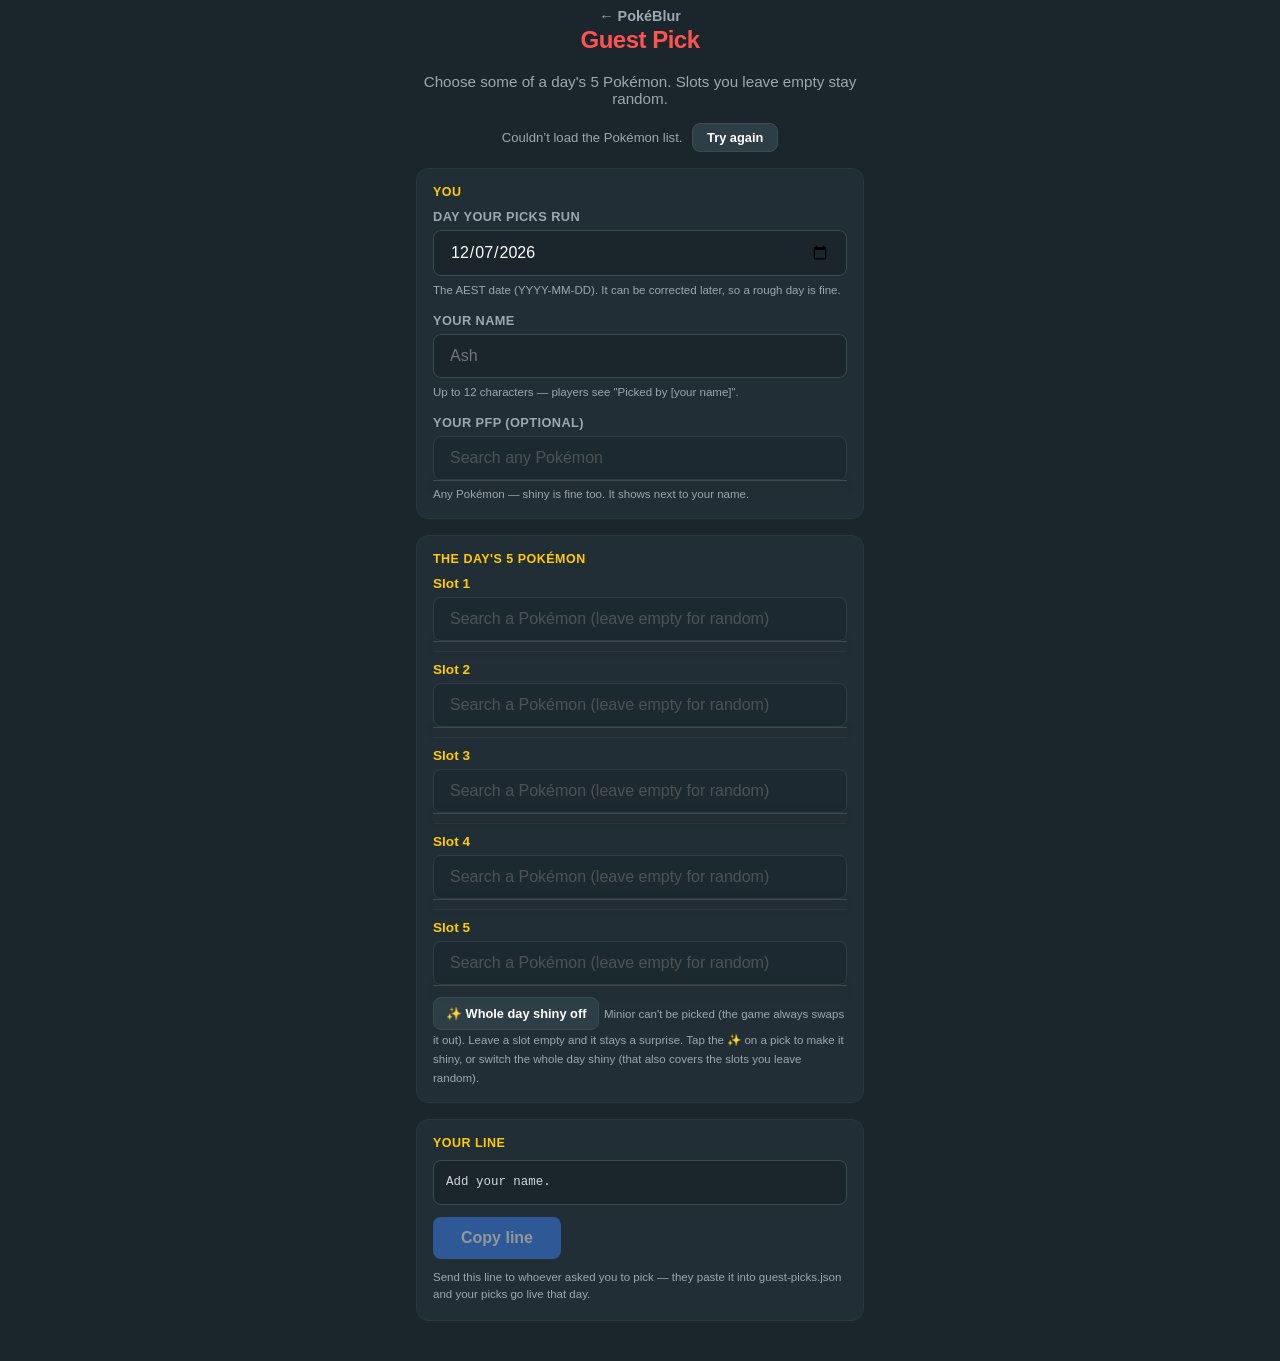
==== commit 93ded550: "Add files via upload" ====
--- a/pick.html
+++ b/pick.html
@@ -12,7 +12,7 @@
   <link rel="preconnect" href="https://pokeapi.co" crossorigin />
   <link rel="preconnect" href="https://raw.githubusercontent.com" />
   <!-- The site's own skin; ?v= matches index.html so a visitor who has played reuses their cached copy -->
-  <link rel="stylesheet" href="style.css?v=2026-11-11c" />
+  <link rel="stylesheet" href="style.css?v=2026-11-11e" />
   <link rel="icon" type="image/png" sizes="192x192" href="favicon.png" />
   <link rel="apple-touch-icon" href="apple-touch-icon.png" />
 
@@ -79,12 +79,14 @@
       width: 55%;
       background: linear-gradient(100deg, transparent, rgba(255, 255, 255, 0.5), transparent);
       transform: skewX(-18deg);
-      animation: pick-glint 2.6s ease-in-out infinite;
+      animation: pick-glint 6s ease-in-out infinite;
       pointer-events: none;
     }
+    /* 6s cycle with a dwell (cross in the first quarter, rest off-screen): the chip is small, and a light
+       sweeping every 2.6s read as blinking rather than gleaming */
     @keyframes pick-glint {
       0% { left: -70%; }
-      60%, 100% { left: 130%; }
+      25%, 100% { left: 130%; }
     }
     /* Reduced motion: keep the gold border and glow, drop the moving light */
     @media (prefers-reduced-motion: reduce) {
@@ -101,6 +103,8 @@
     .pick-shiny-btn { padding: 8px 12px; font-size: 0.8rem; }
     .pick-av-clear { padding: 8px 10px; font-size: 0.8rem; }
     .pick-shiny-btn[aria-pressed="true"] { border-color: #ffcb05; color: #ffcb05; }
+    /* The whole-day toggle sits alone under the slot list, so it needs its own gap */
+    .pick-day-shiny { margin-top: 12px; }
 
     /* The ready-to-paste line */
     .pick-pre { white-space: pre-wrap; word-break: break-all; text-align: left; background-color: #1a262c; border: 1px solid #3a4b52; border-radius: 8px; padding: 12px; font-size: 0.78rem; line-height: 1.5; color: #d0d7de; margin: 0 0 12px; font-family: Consolas, Monaco, "Courier New", monospace; }
@@ -136,7 +140,7 @@
       <div class="pick-field">
         <label class="pick-label" for="pick-name">Your name</label>
         <input type="text" id="pick-name" class="pick-input" maxlength="12" placeholder="Ash" autocomplete="off" />
-        <span class="pick-hint">Up to 12 characters &mdash; players see "Ash picked 2 of today's 5".</span>
+        <span class="pick-hint">Up to 12 characters &mdash; players see "Picked by [your name]".</span>
       </div>
       <div class="pick-field">
         <label class="pick-label" for="pick-av-input">Your pfp (optional)</label>
@@ -157,7 +161,8 @@
     <section class="pick-card">
       <p class="pick-card-title">The day's 5 Pokémon</p>
       <div id="pick-slots"></div>
-      <span class="pick-hint">Minior can't be picked (the game always swaps it out). Leave a slot empty and it stays a surprise. Tap the &#10024; on a pick to make it shiny.</span>
+      <button type="button" id="pick-day-shiny" class="action-btn pick-shiny-btn pick-day-shiny" aria-pressed="false">&#10024; Whole day shiny off</button>
+      <span class="pick-hint">Minior can't be picked (the game always swaps it out). Leave a slot empty and it stays a surprise. Tap the &#10024; on a pick to make it shiny, or switch the whole day shiny (that also covers the slots you leave random).</span>
     </section>
 
     <section class="pick-card">
@@ -171,7 +176,7 @@
 
   <!-- settings.js is only here for the html.touch-ui phone class (it shows no panel without a settings button).
        pbkeyboard.js is deliberately NOT here: it only manages the game's answer boxes. -->
-  <script src="settings.js?v=2026-11-11c"></script>
+  <script src="settings.js?v=2026-11-11e"></script>
   <script>
   (function () {
     'use strict';
@@ -190,6 +195,7 @@
     let species = [];                                 // first 1025 PokéAPI entries: { id, rawName, displayName, lc }
     const slotPicks = new Array(SLOTS).fill(null);
     const slotShiny = new Array(SLOTS).fill(false);    // per-slot shiny flag -> "shiny": ["1", ...] in the line
+    let dayShiny = false;                              // whole-day shiny flag -> "modifier": "shiny" in the line
     let avPick = null;                                // { id, displayName } for the pfp
     let avShiny = false;
     let lineValid = false;
@@ -456,6 +462,17 @@
     avShinyBtn.addEventListener('click', () => { avShiny = !avShiny; paintAvatar(); updateOutput(); });
     $('pick-av-clear').addEventListener('click', () => { avPick = null; paintAvatar(); updateOutput(); });
 
+    // ---- the whole-day shiny toggle ----
+
+    // Same behaviour as the pfp's shiny button: a text + colour flip. Covers every slot of that day, including
+    // the ones left random, so a special day doesn't need all 5 slots picked to be all-shiny.
+    const dayShinyBtn = $('pick-day-shiny');
+    function paintDayShiny() {
+      dayShinyBtn.textContent = dayShiny ? '\u2728 Whole day shiny on' : '\u2728 Whole day shiny off';
+      dayShinyBtn.setAttribute('aria-pressed', dayShiny ? 'true' : 'false');
+    }
+    dayShinyBtn.addEventListener('click', () => { dayShiny = !dayShiny; paintDayShiny(); updateOutput(); });
+
     // ---- the output line ----
 
     function updateOutput() {
@@ -475,7 +492,7 @@
         b.className = 'guest-name';
         b.textContent = by;
         const txt = document.createElement('span');
-        txt.append(b, count >= SLOTS ? ' picked today\u2019s Pok\u00e9mon' : ' picked ' + count + ' of today\u2019s ' + SLOTS);
+        txt.append('Picked by ', b);   // matches the game's badge: just the pfp and the name, no pick count
         creditEl.appendChild(txt);
       }
       creditEl.classList.toggle('hidden', !(by && count));
@@ -489,9 +506,10 @@
       const picks = slotPicks.map((p, i) => p ? '"' + (i + 1) + '": ' + p.id : null).filter(Boolean).join(', ');
       const shinyList = slotPicks.map((p, i) => (p && slotShiny[i]) ? '"' + (i + 1) + '"' : null).filter(Boolean).join(', ');
       const shinyOut = shinyList ? ', "shiny": [' + shinyList + ']' : '';   // only present when a pick is shiny
+      const modOut = dayShiny ? ', "modifier": "shiny"' : '';                // only present when the whole day is shiny
       const av = avPick ? '"av": "' + avPick.id + '.' + (avShiny ? 1 : 0) + '.0", ' : '';
       // Same compact shape as the lines already in guest-picks.json, incl. the 2-space indent and trailing comma.
-      lineEl.textContent = '  "' + dateEl.value + '": { "by": ' + JSON.stringify(by) + ', ' + av + '"picks": { ' + picks + ' }' + shinyOut + ' },';
+      lineEl.textContent = '  "' + dateEl.value + '": { "by": ' + JSON.stringify(by) + ', ' + av + '"picks": { ' + picks + ' }' + shinyOut + modOut + ' },';
     }
 
     copyBtn.addEventListener('click', async () => {
@@ -549,6 +567,7 @@
     const slotsBox = $('pick-slots');
     for (let i = 0; i < SLOTS; i++) slotsBox.appendChild(buildSlotRow(i));
     paintAvatar();
+    paintDayShiny();
     updateOutput();
     loadSpeciesList();
   })();
--- a/style.css
+++ b/style.css
@@ -176,6 +176,38 @@
   align-items: center;
   justify-content: center;
   box-shadow: 0 8px 24px rgba(0, 0, 0, 0.3);
+}
+
+/* Shiny Daily Pokémon (guest shiny picks now; Shiny Saturdays in step 6 will reuse this): gold frame plus a
+   light that keeps sweeping across the square, so players know to watch for shiny colours as the image unblurs.
+   Daily only — setDailyShinyGlint puts this class solely on the daily's image wrapper, never another mode's.
+   The #daily-view:not(.hidden) prefix out-specifies the per-mode wrapper tint (body:has(#daily-view...) .image-wrapper
+   further down), which already paints the daily's border a faint gold — the glint makes it solid and lit. */
+#daily-view:not(.hidden) .image-wrapper.shiny-glint {
+  border-color: #ffcb05;
+  box-shadow: 0 0 18px rgba(255, 203, 5, 0.45), 0 8px 24px rgba(0, 0, 0, 0.35);
+}
+.image-wrapper.shiny-glint::after {
+  content: '';
+  position: absolute;
+  top: -20%;
+  bottom: -20%;
+  left: -70%;
+  width: 55%;
+  background: linear-gradient(100deg, transparent, rgba(255, 255, 255, 0.5), transparent);
+  transform: skewX(-18deg);
+  animation: shiny-sweep 7s ease-in-out infinite;
+  pointer-events: none;
+}
+/* ~7s cycle with a dwell: the light crosses during the first quarter, then rests off-screen. At the old 2.6s it
+   swept almost back-to-back, which read as constant flicker instead of an occasional gleam. */
+@keyframes shiny-sweep {
+  0% { left: -70%; }
+  25%, 100% { left: 130%; }
+}
+/* Reduced motion: keep the gold frame and glow, drop the moving light */
+@media (prefers-reduced-motion: reduce) {
+  .image-wrapper.shiny-glint::after { animation: none; display: none; }
 }
 
 
@@ -3527,7 +3559,63 @@
   .nav-tab { flex: 1 1 auto; width: auto; padding: 7px 12px; font-size: 0.82rem; white-space: nowrap; text-align: center; }
 }
 
-/* Guest picker credit: "[pfp] Name picked 2 of today's 5" (Daily header + results panel). The pfp reuses .vs-avatar-sm. */
+/* Guest picker credit: "[pfp] Picked by Ash" (Daily header + results panel). The pfp reuses .vs-avatar-sm. */
 .guest-credit { display: flex; align-items: center; justify-content: center; gap: 8px; margin: 2px 0 10px; font-size: .85rem; color: #ffcb05; }
 .guest-credit.hidden { display: none !important; }
-.guest-credit .guest-name { color: #fff; }+.guest-credit .guest-name { color: #fff; }
+
+/* "✨ Shiny Saturday ✨" / "✨ All shiny today ✨" under the daily title (updateDailySpecialLabel in game.js
+   paints and shows it; normal days keep it hidden). Gold like the glint frame so the two read as one idea. */
+.daily-special-label { margin: 2px 0 6px; font-size: .8rem; font-weight: 700; letter-spacing: .3px; color: #ffcb05; }
+.daily-special-label.hidden { display: none; }
+
+/* Daily score comparison (step 5): today's average + "you beat X%" + a 0-25 bar chart with the player's own
+   bar marked gold. Deliberately label-free — player counts are never shown, and screen readers get the two
+   text lines instead of the bars. */
+#daily-compare { margin: 2px 0 14px; }
+.cmp-early { margin: 6px 0; font-size: 0.9rem; color: #9fd6ff; }
+.cmp-lines p { margin: 2px 0; font-size: 0.9rem; color: #c2ccd4; }
+.cmp-lines b { color: #ffcb05; }
+/* flex + align-items:flex-end + percentage heights: bars grow from the baseline; padding-top leaves room for
+   the "You" label above even a full-height bar */
+.cmp-bars { display: flex; align-items: flex-end; gap: 2px; height: 96px; padding-top: 16px; margin-top: 10px; }
+.cmp-bar { flex: 1; min-width: 0; position: relative; background: #3d5266; border-radius: 2px 2px 0 0; }
+.cmp-you { background: #ffcb05; box-shadow: 0 0 8px rgba(255, 203, 5, 0.45); }
+.cmp-you::after {
+  content: 'You';
+  position: absolute;
+  top: -15px;
+  left: 50%;
+  transform: translateX(-50%);
+  font-size: 0.62rem;
+  font-weight: 700;
+  color: #ffcb05;
+  white-space: nowrap;
+  text-shadow: 0 1px 2px rgba(0, 0, 0, 0.6);
+}
+/* 26 spans = the 26 bars above, so the 0/5/10/15/20/25 labels line up with their bars exactly */
+.cmp-axis { display: flex; gap: 2px; margin-top: 3px; }
+.cmp-axis span { flex: 1; min-width: 0; text-align: center; font-size: 0.62rem; color: #8a99a3; }
+/* Bars grow in with a small left-to-right delay (--d is set per bar by game.js), and only when the player has
+   the celebrate effect on; prefers-reduced-motion always wins either way. */
+.cmp-bars.cmp-anim .cmp-bar { animation: cmp-grow 0.35s ease-out both; animation-delay: var(--d, 0s); }
+@keyframes cmp-grow { from { height: 0; } }
+@media (prefers-reduced-motion: reduce) {
+  .cmp-bars.cmp-anim .cmp-bar { animation: none; }
+}
+
+/* Owner-only stats overlay (?daily-stats, built on the fly by showDailyStatsView in game.js — index.html ships
+   no markup for it). One card on a dim scrim; tap the scrim or the ✕ to close. The close button is styled here
+   rather than reusing .panel-close because that rule is scoped to #game-over-panel. */
+.daily-stats-view { position: fixed; inset: 0; z-index: 10030; display: flex; align-items: center; justify-content: center; background-color: rgba(0, 0, 0, 0.55); padding: 16px; }
+.daily-stats-card { position: relative; width: 100%; max-width: 320px; background-color: #222e35; border: 1px solid #2a373d; border-radius: 12px; padding: 16px; box-shadow: 0 8px 24px rgba(0, 0, 0, 0.4); }
+.daily-stats-card h3 { margin: 0 0 8px; font-size: 1rem; }
+.daily-stats-card p { margin: 4px 0; font-size: .85rem; color: #c2ccd4; }
+.daily-stats-card b { color: #ffcb05; }
+.daily-stats-close { position: absolute; top: 8px; right: 8px; width: 40px; height: 40px; display: flex; align-items: center; justify-content: center; background: transparent; border: none; border-radius: 50%; color: #9ba8b0; font-size: 1.15rem; cursor: pointer; transition: background-color 0.15s ease, color 0.15s ease; }
+.daily-stats-close:hover { background-color: #2e3e47; color: #ffffff; }
+.daily-stats-table { width: 100%; border-collapse: collapse; margin-top: 8px; }
+.daily-stats-table th { padding: 4px 8px 2px; text-align: left; font-size: .72rem; text-transform: uppercase; letter-spacing: .4px; color: #9ba8b0; }
+.daily-stats-table td { padding: 3px 8px; font-size: .85rem; color: #c2ccd4; border-top: 1px solid #2a373d; }
+.daily-stats-empty { color: #9fd6ff; }
+.daily-stats-hint { margin-top: 10px; font-size: .7rem; color: #8a99a3; }
